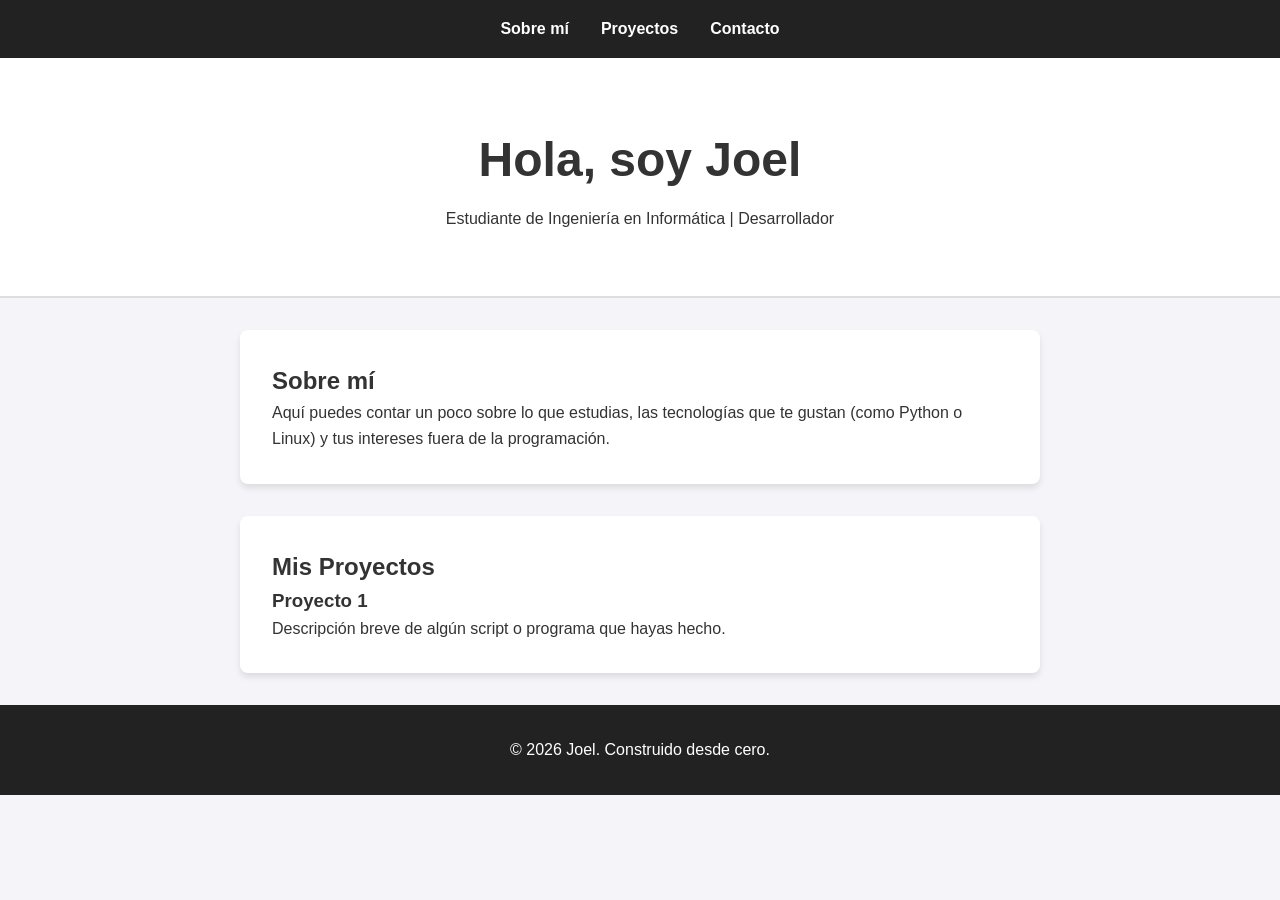
==== index.html @ 4d6e6968 "Creo estructura base del proyecto" ====
<!DOCTYPE html>
<html lang="es">
<head>
    <meta charset="UTF-8">
    <meta name="viewport" content="width=device-width, initial-scale=1.0">
    <title>Joel | Inicio</title>
    <link rel="stylesheet" href="css/style.css">
</head>
<body>

    <header>
        <nav>
            <ul>
                <li><a href="#sobre-mi">Sobre mí</a></li>
                <li><a href="#proyectos">Proyectos</a></li>
                <li><a href="#contacto">Contacto</a></li>
            </ul>
        </nav>
        <div class="hero">
            <h1>Hola, soy Joel</h1>
            <p>Estudiante de Ingeniería en Informática | Desarrollador</p>
        </div>
    </header>

    <section id="sobre-mi">
        <h2>Sobre mí</h2>
        <p>Aquí puedes contar un poco sobre lo que estudias, las tecnologías que te gustan (como Python o Linux) y tus intereses fuera de la programación.</p>
    </section>

    <section id="proyectos">
        <h2>Mis Proyectos</h2>
        <div class="proyecto-card">
            <h3>Proyecto 1</h3>
            <p>Descripción breve de algún script o programa que hayas hecho.</p>
        </div>
    </section>

    <footer>
        <p>&copy; 2026 Joel. Construido desde cero.</p>
    </footer>

</body>
</html>
---- css/style.css ----
/* Reseteo básico para que se vea igual en todos los navegadores */
* {
    margin: 0;
    padding: 0;
    box-sizing: border-box;
}

body {
    font-family: -apple-system, BlinkMacSystemFont, "Segoe UI", Roboto, Helvetica, Arial, sans-serif;
    line-height: 1.6;
    color: #333;
    background-color: #f4f4f9;
}

/* Estilos del menú de navegación */
nav {
    background-color: #222;
    padding: 1rem;
}

nav ul {
    list-style: none;
    display: flex;
    justify-content: center;
    gap: 2rem;
}

nav a {
    color: white;
    text-decoration: none;
    font-weight: bold;
}

nav a:hover {
    color: #4CAF50;
}

/* Estilos de la sección principal (Hero) */
.hero {
    text-align: center;
    padding: 4rem 2rem;
    background-color: #fff;
    border-bottom: 2px solid #ddd;
}

.hero h1 {
    font-size: 3rem;
    margin-bottom: 0.5rem;
}

/* Estilos de las secciones generales */
section {
    max-width: 800px;
    margin: 2rem auto;
    padding: 2rem;
    background: white;
    border-radius: 8px;
    box-shadow: 0 4px 6px rgba(0,0,0,0.1);
}

footer {
    text-align: center;
    padding: 2rem;
    margin-top: 2rem;
    background-color: #222;
    color: white;
}
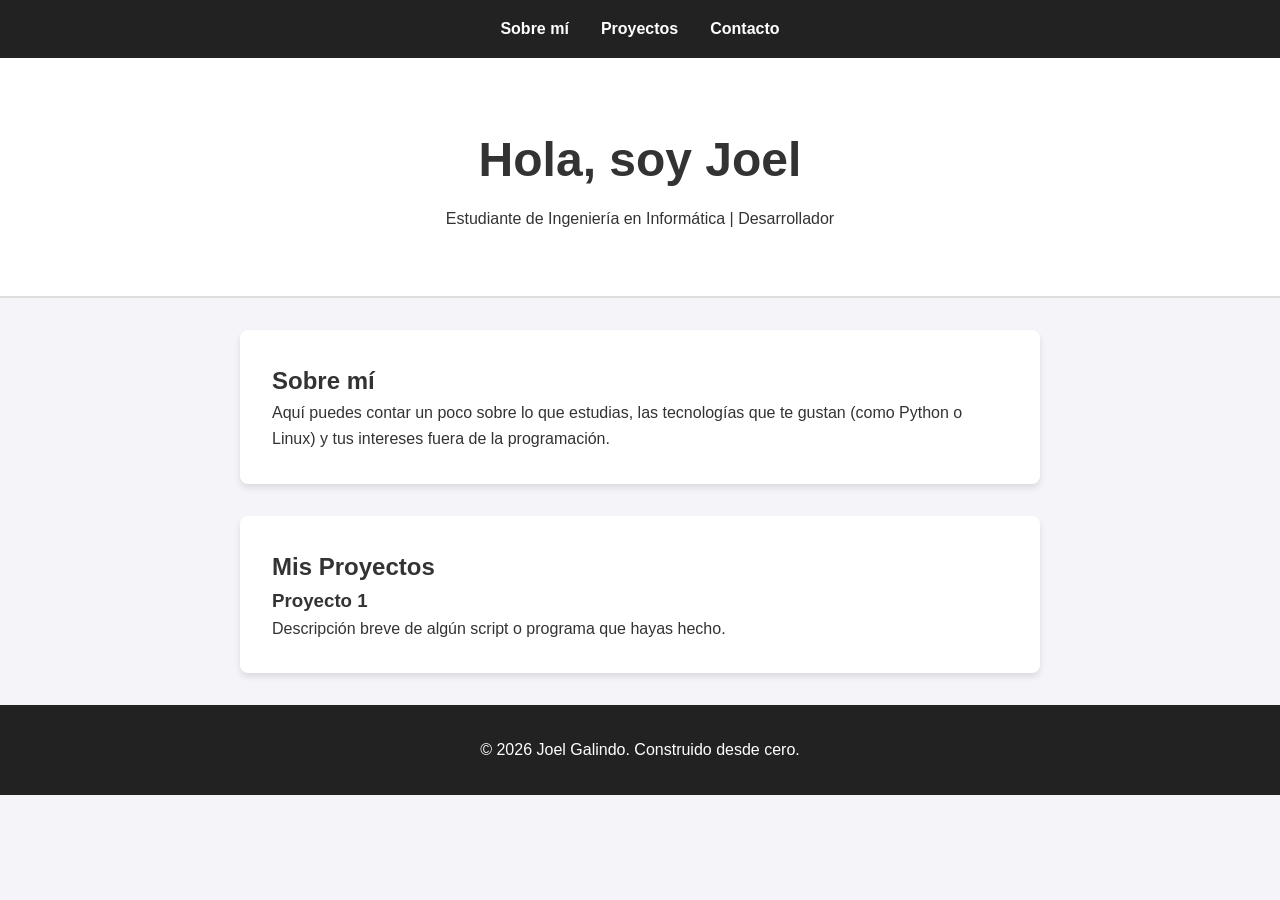
==== commit 18fb1441: "Agrego espacio para forzar nuevo despliegue de la pagina" ====
--- a/index.html
+++ b/index.html
@@ -36,7 +36,7 @@
     </section>
 
     <footer>
-        <p>&copy; 2026 Joel. Construido desde cero.</p>
+        <p>&copy; 2026 Joel Galindo. Construido desde cero.</p>
     </footer>
 
 </body>
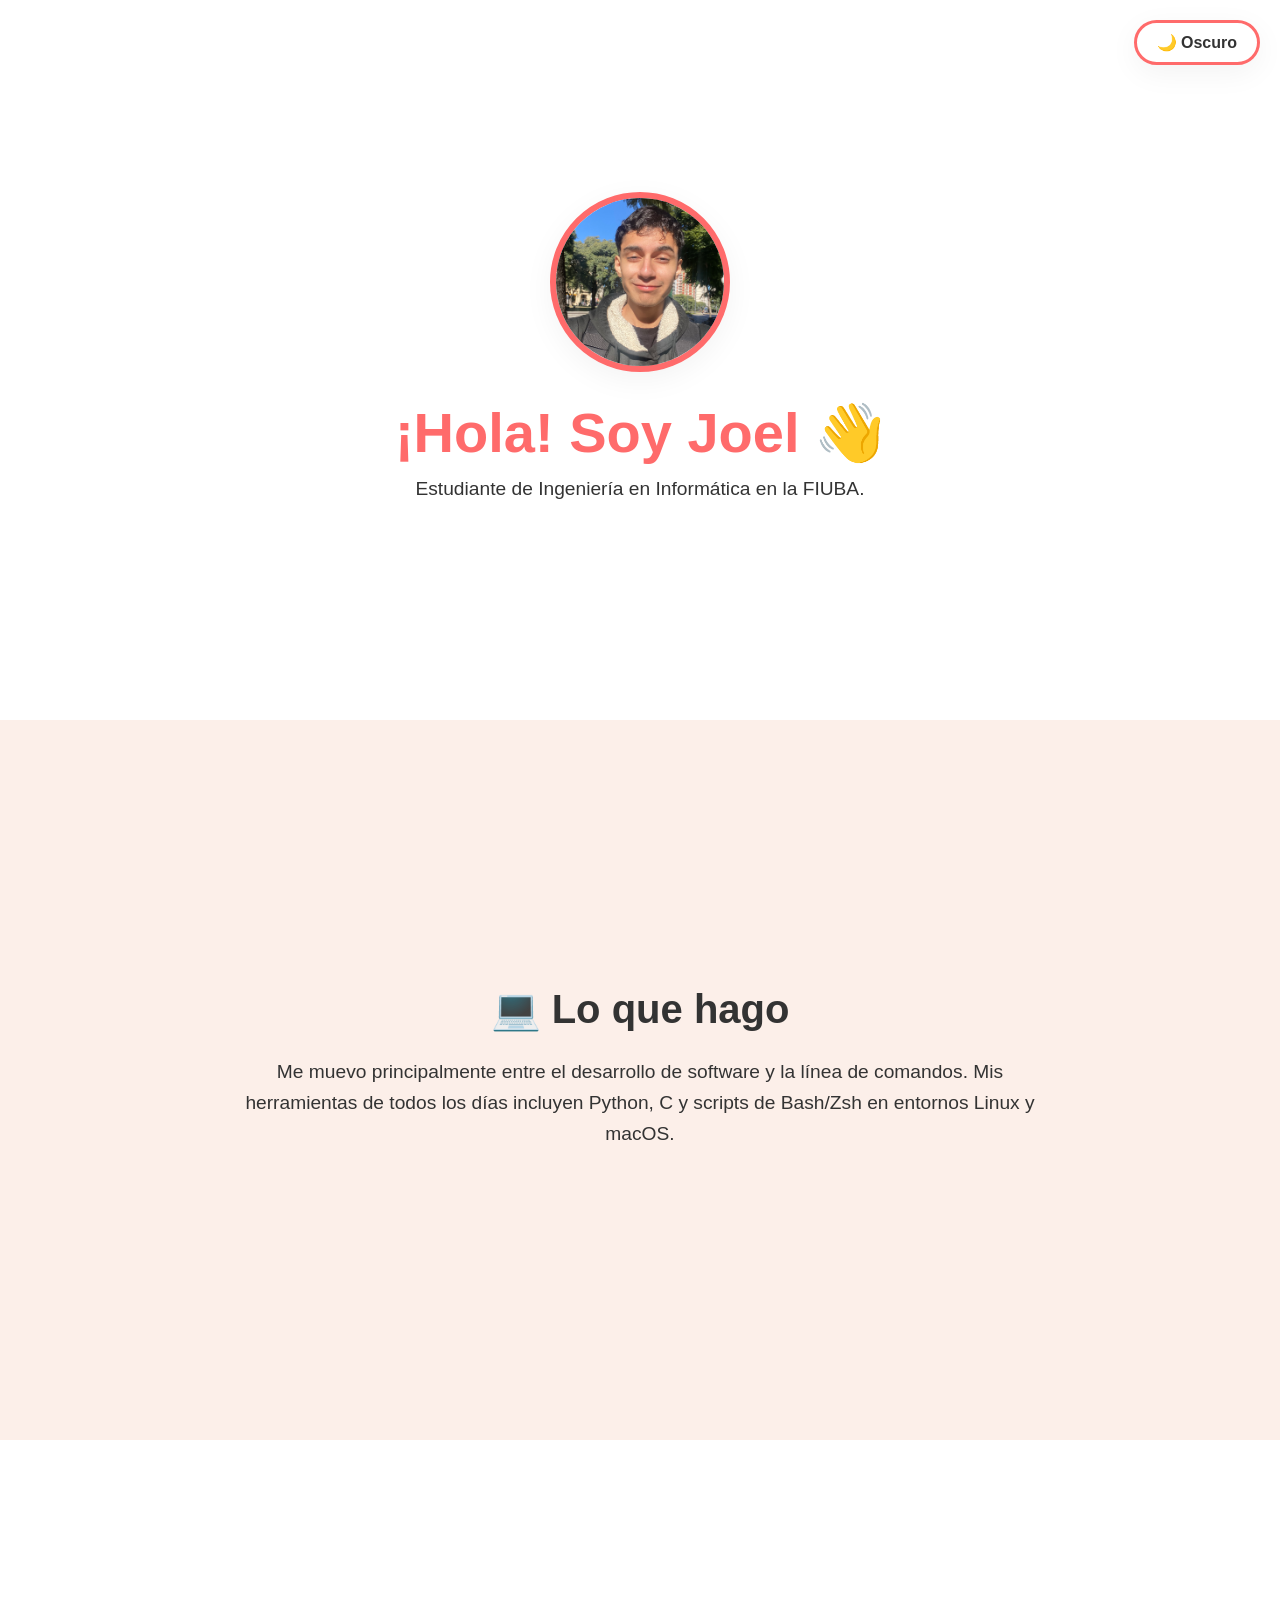
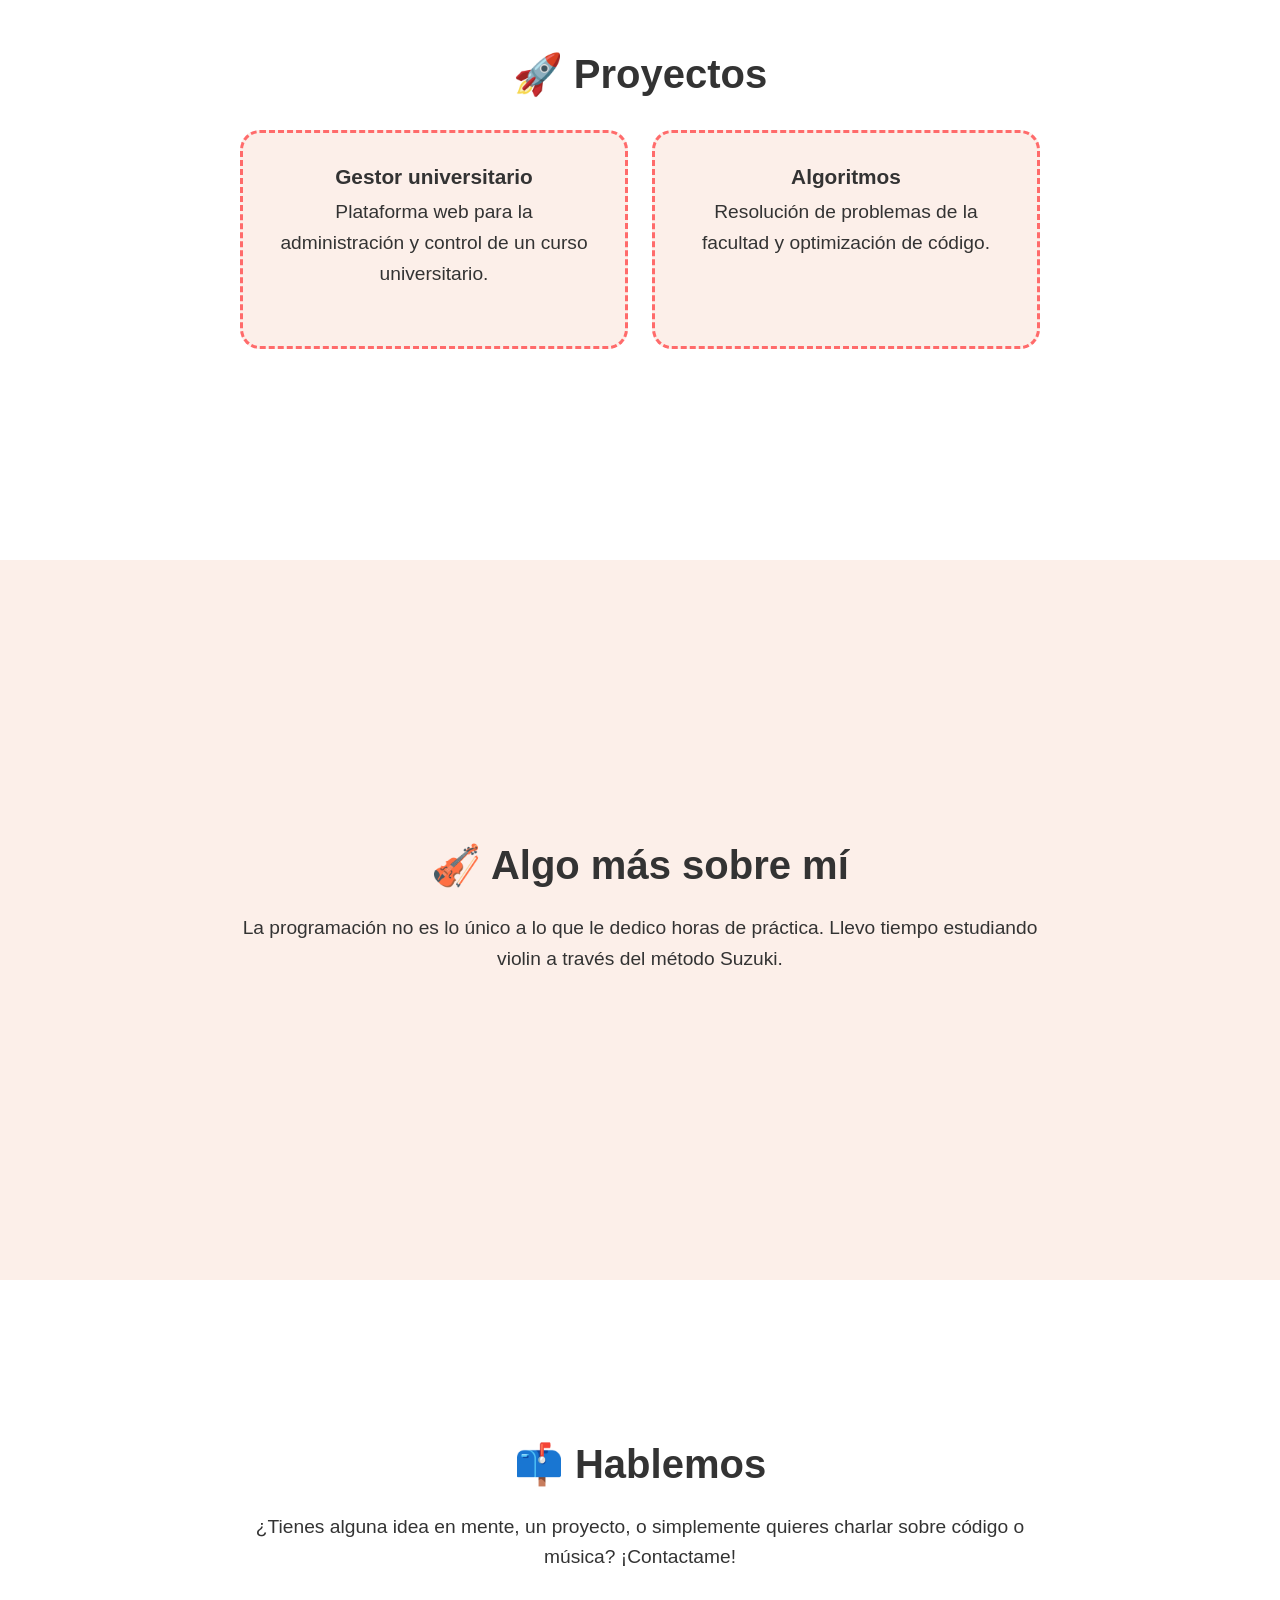
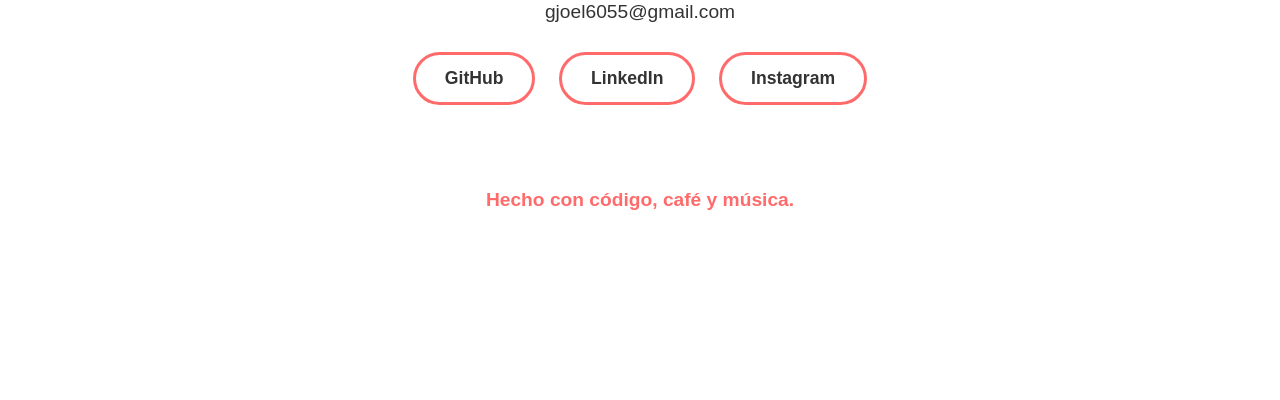
==== commit 9ece7b60: "Nueva propuesta de estilo y estructura de la pagina web" ====
--- a/index.html
+++ b/index.html
@@ -3,41 +3,68 @@
 <head>
     <meta charset="UTF-8">
     <meta name="viewport" content="width=device-width, initial-scale=1.0">
-    <title>Joel | Inicio</title>
+    <title>Joel | Portfolio Interactivo</title>
     <link rel="stylesheet" href="css/style.css">
 </head>
 <body>
 
-    <header>
-        <nav>
-            <ul>
-                <li><a href="#sobre-mi">Sobre mí</a></li>
-                <li><a href="#proyectos">Proyectos</a></li>
-                <li><a href="#contacto">Contacto</a></li>
-            </ul>
-        </nav>
-        <div class="hero">
-            <h1>Hola, soy Joel</h1>
-            <p>Estudiante de Ingeniería en Informática | Desarrollador</p>
-        </div>
-    </header>
+    <button id="theme-toggle" class="theme-btn">🌙 Oscuro</button>
 
-    <section id="sobre-mi">
-        <h2>Sobre mí</h2>
-        <p>Aquí puedes contar un poco sobre lo que estudias, las tecnologías que te gustan (como Python o Linux) y tus intereses fuera de la programación.</p>
-    </section>
-
-    <section id="proyectos">
-        <h2>Mis Proyectos</h2>
-        <div class="proyecto-card">
-            <h3>Proyecto 1</h3>
-            <p>Descripción breve de algún script o programa que hayas hecho.</p>
+    <section class="full-section hero">
+        <div class="content-wrapper">
+            <img src="assets/img/mi-foto.jpeg" alt="Foto de Joel" class="avatar">
+            <h1>¡Hola! Soy Joel 👋</h1>
+            <p>Estudiante de Ingeniería en Informática en la FIUBA.</p>
         </div>
     </section>
 
-    <footer>
-        <p>&copy; 2026 Joel Galindo. Construido desde cero.</p>
-    </footer>
+    <section class="full-section">
+        <div class="content-wrapper">
+            <h2>💻 Lo que hago</h2>
+            <p>Me muevo principalmente entre el desarrollo de software y la línea de comandos. Mis herramientas de todos los días incluyen Python, C y scripts de Bash/Zsh en entornos Linux y macOS.</p>
+        </div>
+    </section>
 
+    <section class="full-section">
+        <div class="content-wrapper">
+            <h2>🚀 Proyectos</h2>
+            <div class="projects-grid">
+                <div class="project-item">
+                    <h3>Gestor universitario</h3>
+                    <p>Plataforma web para la administración y control de un curso universitario.</p>
+                </div>
+                <div class="project-item">
+                    <h3>Algoritmos</h3>
+                    <p>Resolución de problemas de la facultad y optimización de código.</p>
+                </div>
+            </div>
+        </div>
+    </section>
+
+    <section class="full-section">
+        <div class="content-wrapper">
+            <h2>🎻 Algo más sobre mí</h2>
+            <p>La programación no es lo único a lo que le dedico horas de práctica. Llevo tiempo estudiando violin a través del método Suzuki.</p>
+        </div>
+    </section>
+
+    <section class="full-section contact-section">
+        <div class="content-wrapper">
+            <h2>📫 Hablemos</h2>
+            <p>¿Tienes alguna idea en mente, un proyecto, o simplemente quieres charlar sobre código o música? ¡Contactame!</p>
+            <p> gjoel6055@gmail.com </p>
+            <div class="social-links">
+                <a href="https://github.com/gjoel6055-wq" target="_blank" class="social-btn">GitHub</a>
+                <a href="https://linkedin.com/in/tu-perfil" target="_blank" class="social-btn">LinkedIn</a>
+                <a href="https://www.instagram.com/rodgal_215/" target="_blank" class="social-btn">Instagram</a>
+            </div>
+        </div>
+
+        <footer>
+            <p>Hecho con código, café y música.</p>
+        </footer>
+    </section>
+
+    <script src="js/main.js"></script>
 </body>
 </html>
--- a/css/style.css
+++ b/css/style.css
@@ -1,67 +1,174 @@
-/* Reseteo básico para que se vea igual en todos los navegadores */
+/* --- Variables para fondos alternados (Tema Claro) --- */
+:root {
+    --bg-1: #fcefe9; /* Fondo pastel suave */
+    --bg-2: #ffffff; /* Fondo blanco puro */
+    --text-color: #333333;
+    --accent: #ff6b6b;
+    --shadow: 0 8px 30px rgba(0,0,0,0.05);
+}
+
+/* --- Variables para el Tema Oscuro --- */
+[data-theme="dark"] {
+    --bg-1: #1a1a2e; /* Azul noche profundo */
+    --bg-2: #16213e; /* Azul noche ligeramente más oscuro/claro para contrastar */
+    --text-color: #e6e6e6;
+    --accent: #4facfe;
+    --shadow: 0 8px 30px rgba(0,0,0,0.3);
+}
+
 * {
     margin: 0;
     padding: 0;
     box-sizing: border-box;
+    transition: background-color 0.4s ease, color 0.4s ease, border-color 0.4s ease;
 }
 
 body {
-    font-family: -apple-system, BlinkMacSystemFont, "Segoe UI", Roboto, Helvetica, Arial, sans-serif;
-    line-height: 1.6;
-    color: #333;
-    background-color: #f4f4f9;
+    font-family: ui-rounded, 'Hiragino Maru Gothic ProN', Quicksand, sans-serif;
+    color: var(--text-color);
+    /* Quitamos el display flex y los padding del body para que las franjas toquen los bordes */
+    overflow-x: hidden;
 }
 
-/* Estilos del menú de navegación */
-nav {
-    background-color: #222;
-    padding: 1rem;
+/* --- Botón flotante de modo oscuro --- */
+.theme-btn {
+    position: fixed;
+    top: 20px;
+    right: 20px;
+    background-color: var(--bg-2);
+    color: var(--text-color);
+    border: 3px solid var(--accent);
+    padding: 10px 20px;
+    border-radius: 50px;
+    font-weight: bold;
+    font-size: 1rem;
+    cursor: pointer;
+    box-shadow: var(--shadow);
+    transition: transform 0.2s cubic-bezier(0.175, 0.885, 0.32, 1.275);
+    z-index: 1000;
 }
 
-nav ul {
-    list-style: none;
+.theme-btn:hover {
+    transform: scale(1.1) rotate(-3deg);
+}
+
+/* --- Estructura de Secciones a Pantalla Completa --- */
+.full-section {
+    width: 100vw;
+    /* Cada sección ocupa al menos casi toda la pantalla verticalmente */
+    min-height: 80vh;
+    display: flex;
+    flex-direction: column;
+    justify-content: center;
+    align-items: center;
+    padding: 6rem 2rem;
+}
+
+/* Aquí está la magia: intercala los fondos de las secciones automáticamente */
+.full-section:nth-child(odd) {
+    background-color: var(--bg-1);
+}
+
+.full-section:nth-child(even) {
+    background-color: var(--bg-2);
+}
+
+/* Contenedor interno para que el texto no se haga gigante en monitores anchos */
+.content-wrapper {
+    max-width: 800px;
+    width: 100%;
+    text-align: center;
+}
+
+/* --- Tipografía y Elementos Visuales --- */
+h1 {
+    font-size: 3.5rem;
+    margin-bottom: 0.5rem;
+    color: var(--accent);
+}
+
+h2 {
+    font-size: 2.5rem;
+    margin-bottom: 1.5rem;
+    color: var(--text-color);
+}
+
+p {
+    font-size: 1.2rem;
+    line-height: 1.6;
+    margin-bottom: 1.5rem;
+}
+
+.avatar {
+    width: 180px;
+    height: 180px;
+    border-radius: 50%;
+    object-fit: cover;
+    border: 6px solid var(--accent);
+    box-shadow: var(--shadow);
+    margin-bottom: 1.5rem;
+}
+
+/* --- Grilla para proyectos --- */
+.projects-grid {
+    display: grid;
+    grid-template-columns: 1fr 1fr;
+    gap: 1.5rem;
+    margin-top: 2rem;
+}
+
+.project-item {
+    background-color: var(--bg-1); /* Contraste con el bg-2 de la sección */
+    padding: 2rem;
+    border-radius: 20px;
+    border: 3px dashed var(--accent);
+    transition: transform 0.3s cubic-bezier(0.175, 0.885, 0.32, 1.275);
+}
+
+.project-item:hover {
+    transform: translateY(-8px);
+}
+
+.project-item h3 {
+    margin-bottom: 0.5rem;
+    font-size: 1.3rem;
+}
+
+/* --- Sección de Contacto --- */
+.contact-section {
+    position: relative;
+}
+
+.social-links {
     display: flex;
     justify-content: center;
-    gap: 2rem;
+    gap: 1.5rem;
+    flex-wrap: wrap;
+    margin-top: 1rem;
 }
 
-nav a {
-    color: white;
+.social-btn {
     text-decoration: none;
+    color: var(--text-color);
+    background-color: transparent;
+    padding: 0.8rem 1.8rem;
+    border-radius: 50px;
     font-weight: bold;
+    font-size: 1.1rem;
+    border: 3px solid var(--accent);
+    transition: transform 0.2s cubic-bezier(0.175, 0.885, 0.32, 1.275), background-color 0.3s, color 0.3s;
 }
 
-nav a:hover {
-    color: #4CAF50;
+.social-btn:hover {
+    transform: scale(1.1) rotate(3deg);
+    background-color: var(--accent);
+    color: var(--bg-1);
 }
 
-/* Estilos de la sección principal (Hero) */
-.hero {
-    text-align: center;
-    padding: 4rem 2rem;
-    background-color: #fff;
-    border-bottom: 2px solid #ddd;
-}
-
-.hero h1 {
-    font-size: 3rem;
-    margin-bottom: 0.5rem;
-}
-
-/* Estilos de las secciones generales */
-section {
-    max-width: 800px;
-    margin: 2rem auto;
-    padding: 2rem;
-    background: white;
-    border-radius: 8px;
-    box-shadow: 0 4px 6px rgba(0,0,0,0.1);
-}
-
+/* --- Pie de página --- */
 footer {
-    text-align: center;
-    padding: 2rem;
-    margin-top: 2rem;
-    background-color: #222;
-    color: white;
+    margin-top: 5rem;
+    font-weight: bold;
+    font-size: 1.1rem;
+    color: var(--accent);
 }
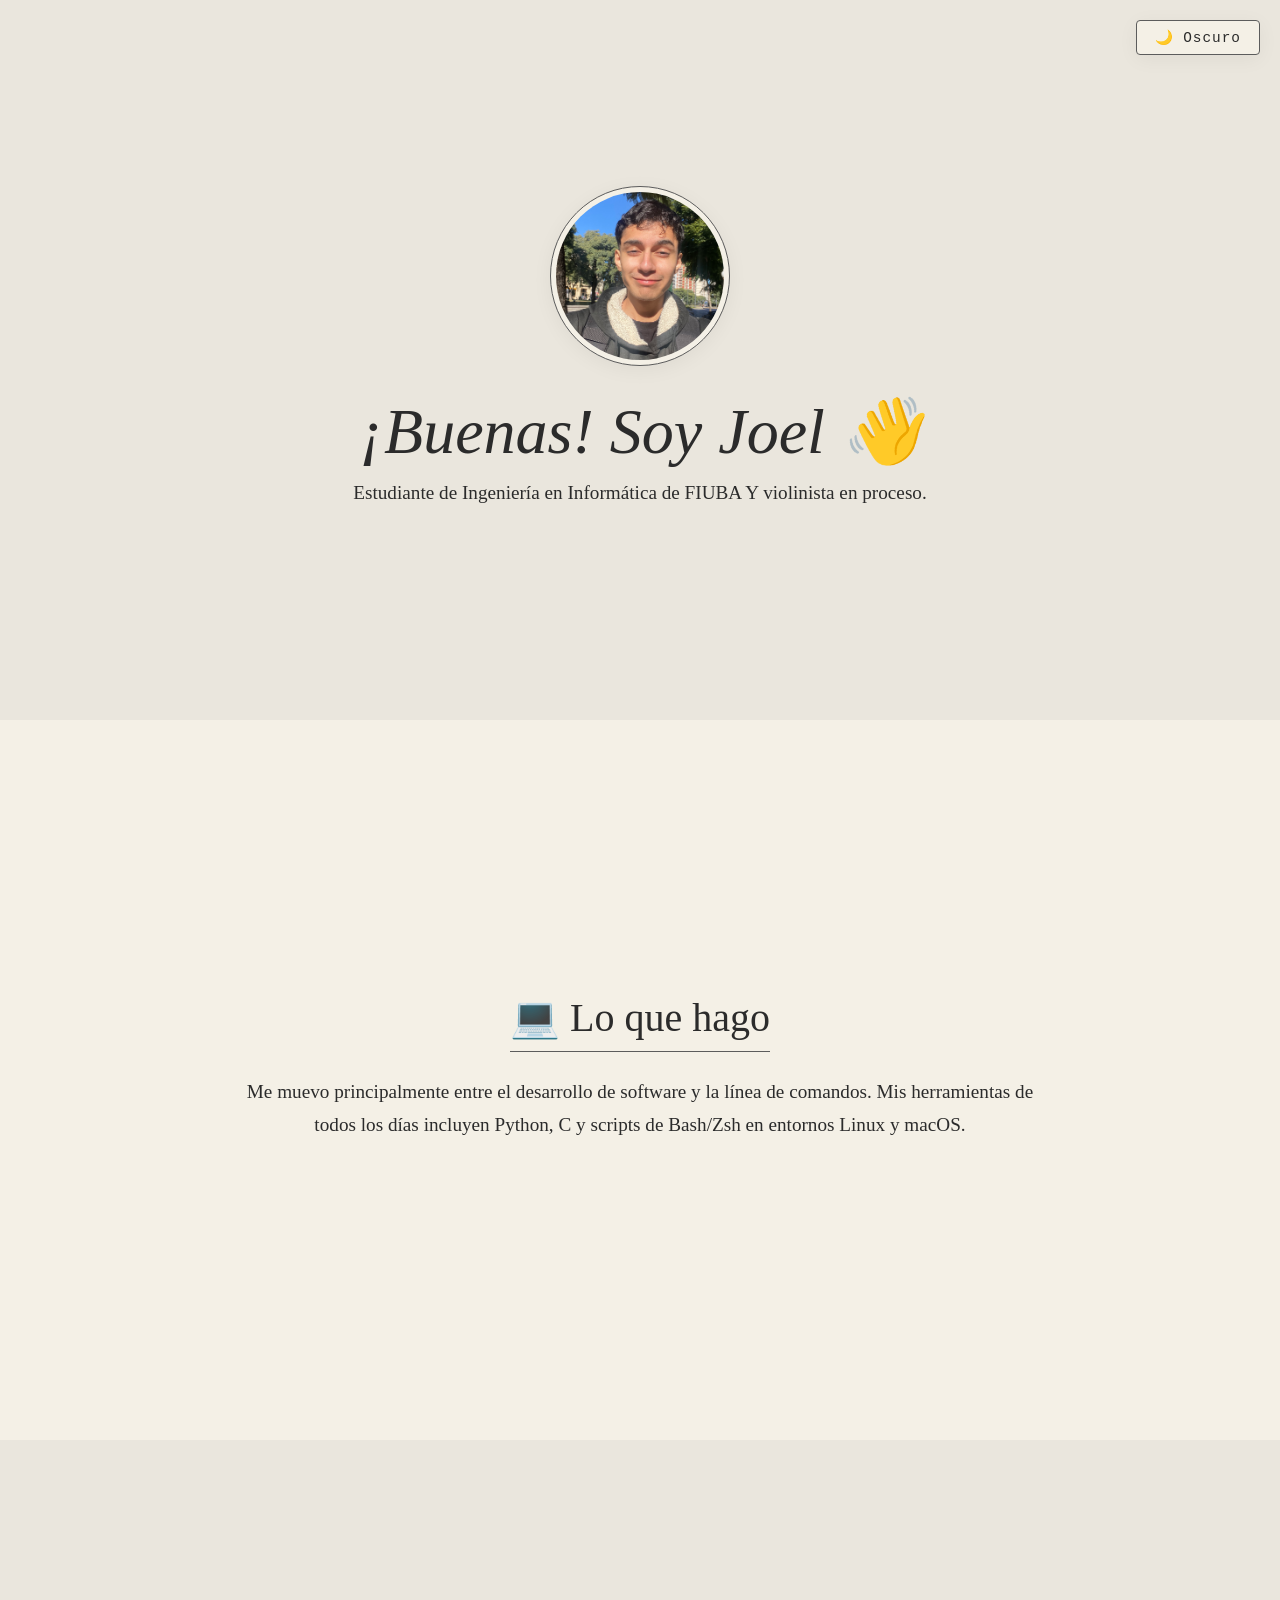
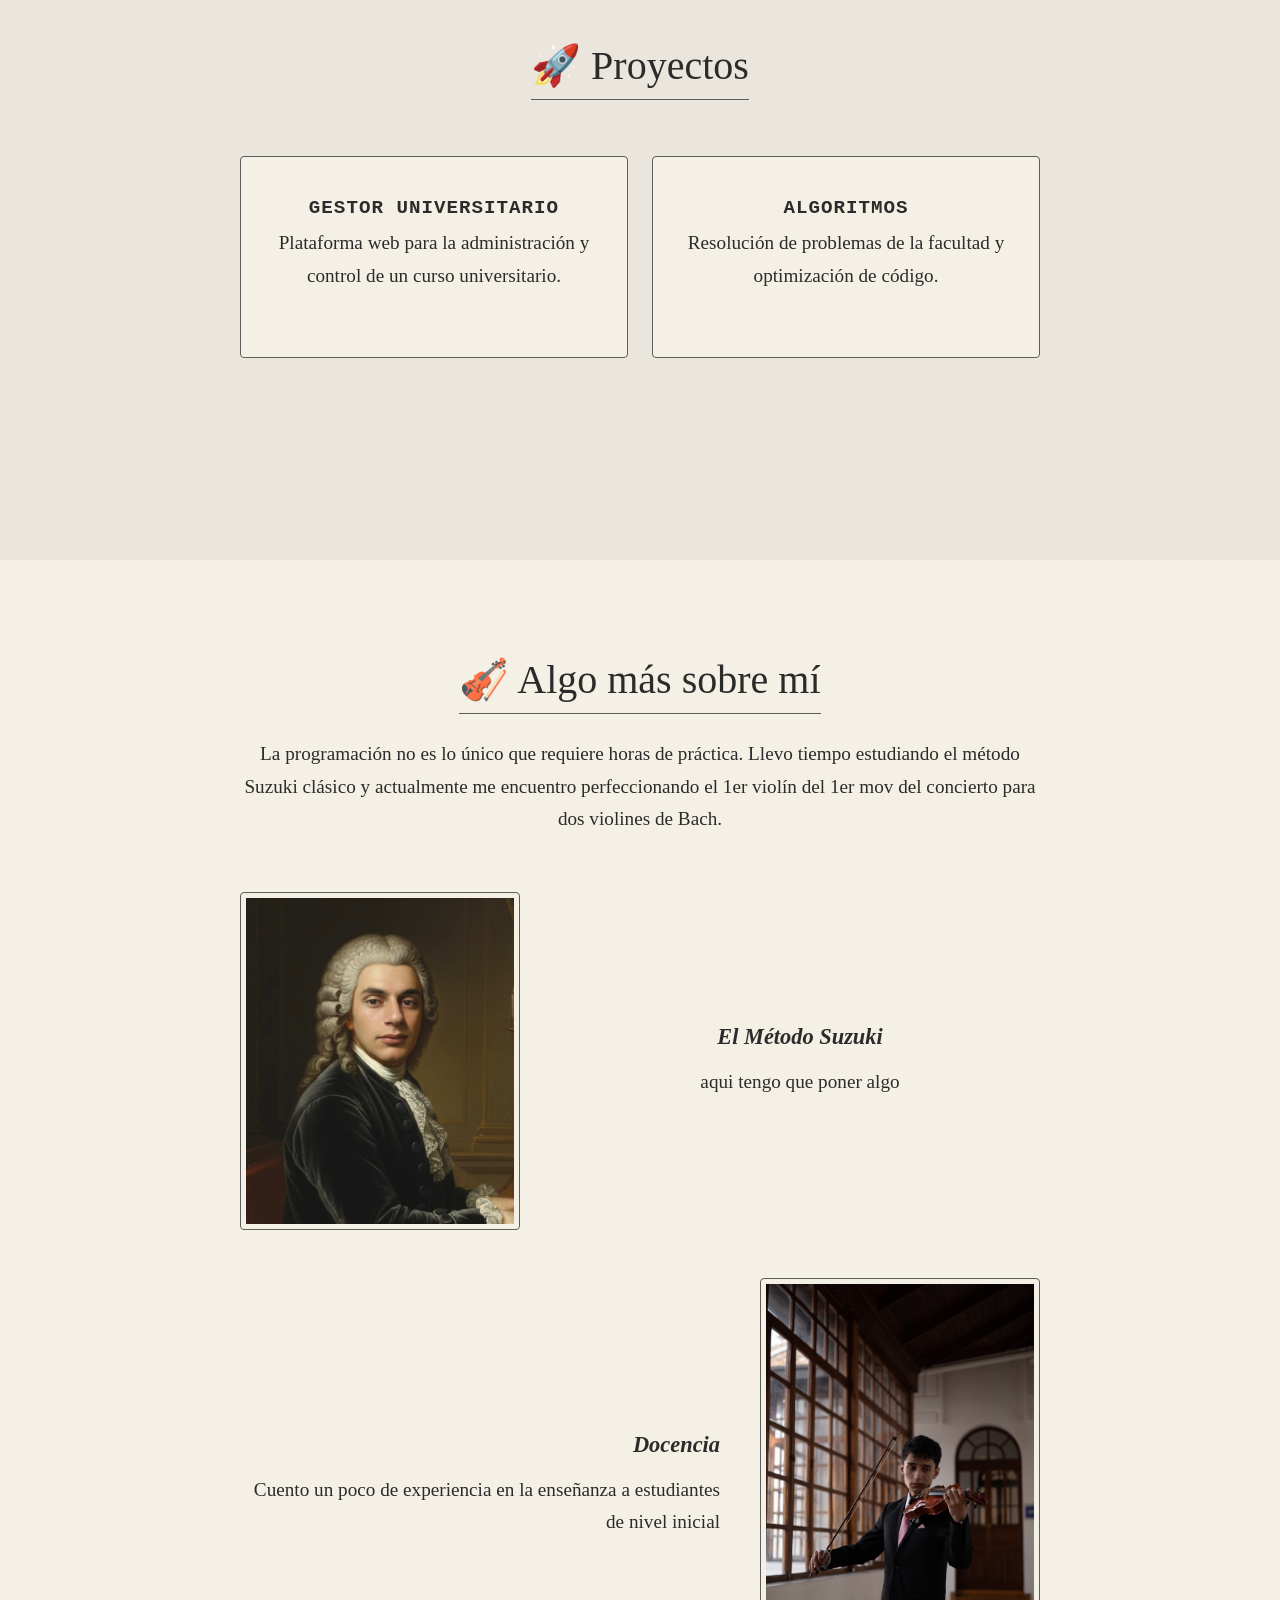
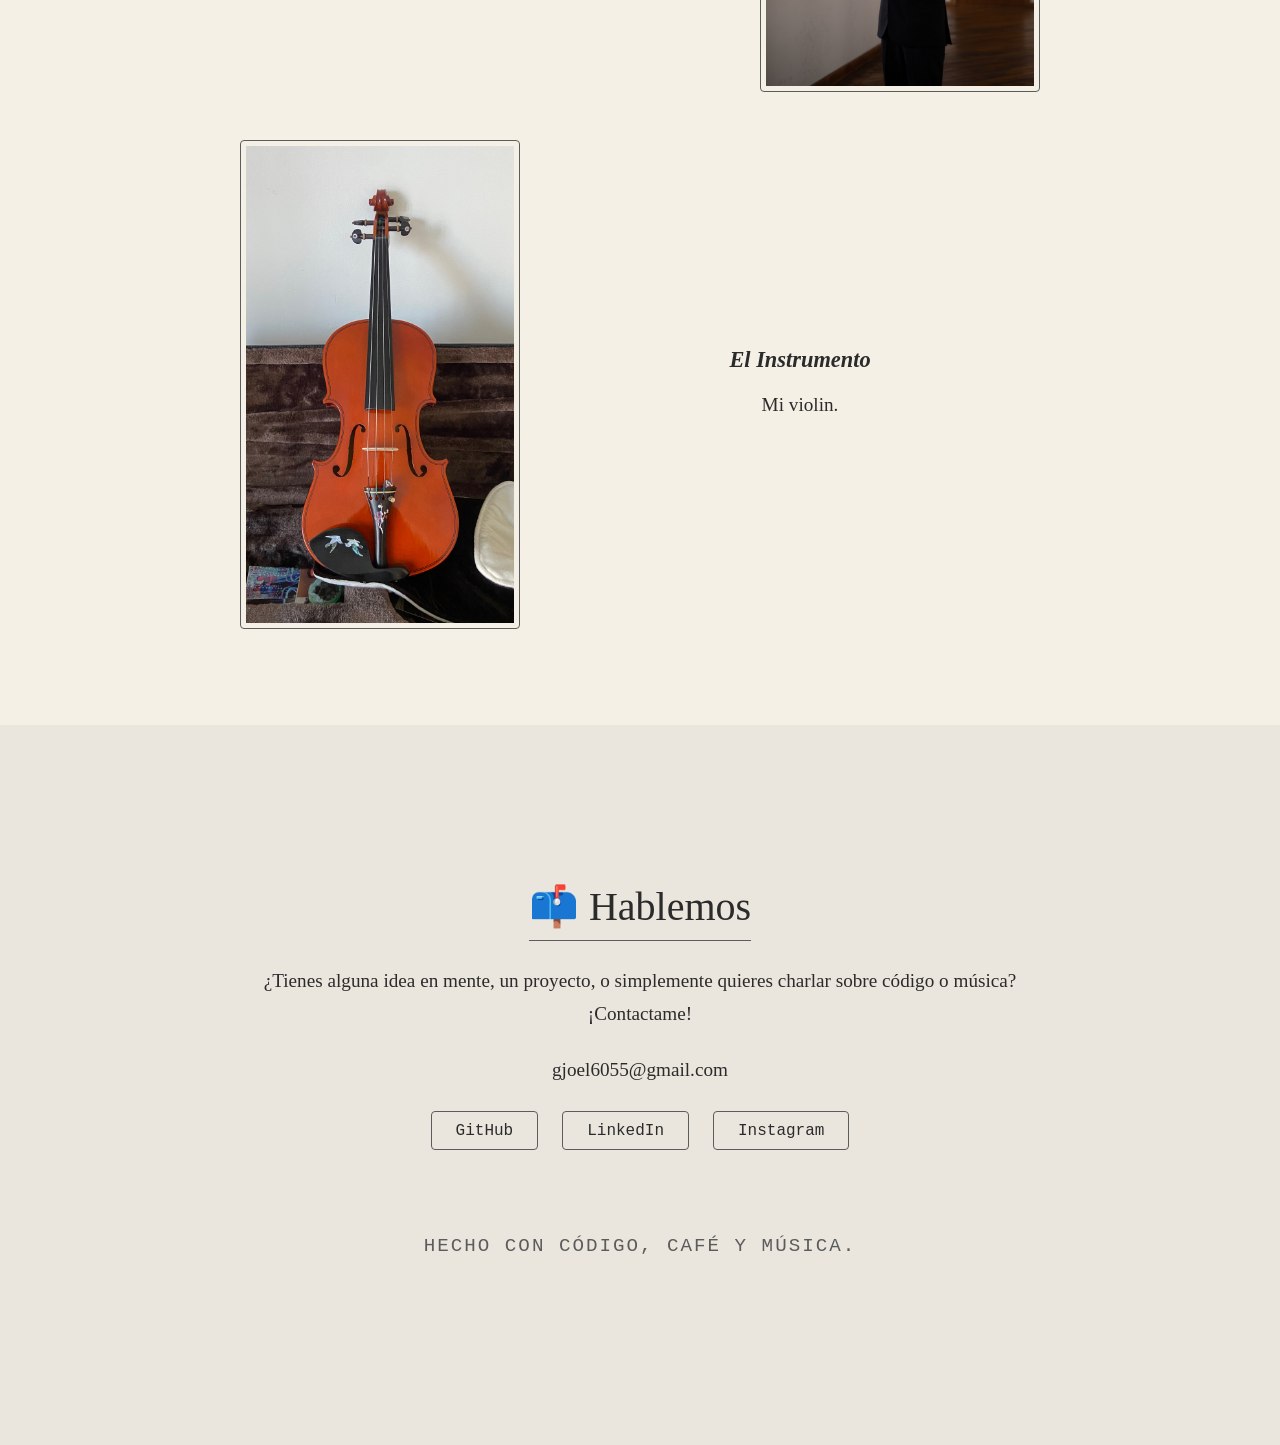
==== commit 80df9a88: "Agrego fotos de musica y cambio estilo de la pagina" ====
--- a/index.html
+++ b/index.html
@@ -3,7 +3,7 @@
 <head>
     <meta charset="UTF-8">
     <meta name="viewport" content="width=device-width, initial-scale=1.0">
-    <title>Joel | Portfolio Interactivo</title>
+    <title>Joel | Portafolio Interactivo</title>
     <link rel="stylesheet" href="css/style.css">
 </head>
 <body>
@@ -13,8 +13,8 @@
     <section class="full-section hero">
         <div class="content-wrapper">
             <img src="assets/img/mi-foto.jpeg" alt="Foto de Joel" class="avatar">
-            <h1>¡Hola! Soy Joel 👋</h1>
-            <p>Estudiante de Ingeniería en Informática en la FIUBA.</p>
+            <h1>¡Buenas! Soy Joel 👋</h1>
+            <p>Estudiante de Ingeniería en Informática de FIUBA Y violinista en proceso.</p>
         </div>
     </section>
 
@@ -44,7 +44,35 @@
     <section class="full-section">
         <div class="content-wrapper">
             <h2>🎻 Algo más sobre mí</h2>
-            <p>La programación no es lo único a lo que le dedico horas de práctica. Llevo tiempo estudiando violin a través del método Suzuki.</p>
+            <p>La programación no es lo único que requiere horas de práctica. Llevo tiempo estudiando el método Suzuki clásico y actualmente me encuentro perfeccionando el 1er violín del 1er mov del concierto para dos violines de Bach.</p>
+
+            <div class="music-gallery">
+
+                <article class="music-card">
+                    <img src="assets/img/joel-barroco.jpeg" alt="Práctica de violín" class="music-photo">
+                    <div class="music-info">
+                        <h3>El Método Suzuki</h3>
+                        <p>aqui tengo que poner algo </p>
+                    </div>
+                </article>
+
+                <article class="music-card">
+                    <img src="assets/img/joel-tocando.jpeg" alt="Partitura de Bach" class="music-photo">
+                    <div class="music-info">
+                        <h3>Docencia</h3>
+                        <p>Cuento un poco de experiencia en la enseñanza a estudiantes de nivel inicial</p>
+                    </div>
+                </article>
+
+                <article class="music-card">
+                    <img src="assets/img/violin-joel.jpeg" alt="Detalle del instrumento" class="music-photo">
+                    <div class="music-info">
+                        <h3>El Instrumento</h3>
+                        <p>Mi violin.</p>
+                    </div>
+                </article>
+
+            </div>
         </div>
     </section>
 
--- a/css/style.css
+++ b/css/style.css
@@ -1,32 +1,32 @@
-/* --- Variables para fondos alternados (Tema Claro) --- */
+/* --- Variables para el Tema Claro (Pergamino y Tinta) --- */
 :root {
-    --bg-1: #fcefe9; /* Fondo pastel suave */
-    --bg-2: #ffffff; /* Fondo blanco puro */
-    --text-color: #333333;
-    --accent: #ff6b6b;
-    --shadow: 0 8px 30px rgba(0,0,0,0.05);
-}
-
-/* --- Variables para el Tema Oscuro --- */
+    --bg-1: #f4f0e6; /* Blanco pergamino / papel antiguo */
+    --bg-2: #eae6dd; /* Pergamino ligeramente más oscuro */
+    --text-color: #2b2b2b; /* Gris carbón casi negro (tinta) */
+    --accent: #5c5c5c; /* Gris poético plomizo */
+    --shadow: 0 4px 20px rgba(0, 0, 0, 0.05);
+}
+
+/* --- Variables para el Tema Oscuro (Noche de Insomnio) --- */
 [data-theme="dark"] {
-    --bg-1: #1a1a2e; /* Azul noche profundo */
-    --bg-2: #16213e; /* Azul noche ligeramente más oscuro/claro para contrastar */
-    --text-color: #e6e6e6;
-    --accent: #4facfe;
-    --shadow: 0 8px 30px rgba(0,0,0,0.3);
+    --bg-1: #1c1c1c; /* Negro desteñido / textura de pizarra */
+    --bg-2: #262626; /* Gris muy oscuro para contrastar */
+    --text-color: #dcdcdc; /* Blanco ceniza, no lastima la vista */
+    --accent: #9ca3af; /* Plata avejentada */
+    --shadow: 0 4px 20px rgba(0, 0, 0, 0.5);
 }
 
 * {
     margin: 0;
     padding: 0;
     box-sizing: border-box;
-    transition: background-color 0.4s ease, color 0.4s ease, border-color 0.4s ease;
+    transition: background-color 0.6s ease, color 0.6s ease, border-color 0.6s ease, filter 0.6s ease;
 }
 
 body {
-    font-family: ui-rounded, 'Hiragino Maru Gothic ProN', Quicksand, sans-serif;
-    color: var(--text-color);
-    /* Quitamos el display flex y los padding del body para que las franjas toquen los bordes */
+    /* Fuentes clásicas Serif para dar aspecto de libro de poesía */
+    font-family: 'Baskerville', 'Palatino Linotype', 'Times New Roman', serif;
+    color: var(--text-color);
     overflow-x: hidden;
 }
 
@@ -35,27 +35,28 @@
     position: fixed;
     top: 20px;
     right: 20px;
-    background-color: var(--bg-2);
-    color: var(--text-color);
-    border: 3px solid var(--accent);
-    padding: 10px 20px;
-    border-radius: 50px;
-    font-weight: bold;
-    font-size: 1rem;
+    background-color: var(--bg-1);
+    color: var(--text-color);
+    border: 1px solid var(--accent); /* Borde fino y elegante */
+    padding: 8px 18px;
+    border-radius: 4px; /* Cuadrado como una tecla antigua */
+    font-family: 'Courier', 'Courier New', monospace; /* Fuente de máquina de escribir */
+    font-size: 0.9rem;
+    letter-spacing: 1px;
     cursor: pointer;
     box-shadow: var(--shadow);
-    transition: transform 0.2s cubic-bezier(0.175, 0.885, 0.32, 1.275);
+    transition: transform 0.3s ease, background-color 0.3s ease;
     z-index: 1000;
 }
 
 .theme-btn:hover {
-    transform: scale(1.1) rotate(-3deg);
+    transform: translateY(-2px); /* Movimiento sutil, sin rotaciones bruscas */
+    background-color: var(--bg-2);
 }
 
 /* --- Estructura de Secciones a Pantalla Completa --- */
 .full-section {
     width: 100vw;
-    /* Cada sección ocupa al menos casi toda la pantalla verticalmente */
     min-height: 80vh;
     display: flex;
     flex-direction: column;
@@ -64,7 +65,6 @@
     padding: 6rem 2rem;
 }
 
-/* Aquí está la magia: intercala los fondos de las secciones automáticamente */
 .full-section:nth-child(odd) {
     background-color: var(--bg-1);
 }
@@ -73,7 +73,6 @@
     background-color: var(--bg-2);
 }
 
-/* Contenedor interno para que el texto no se haga gigante en monitores anchos */
 .content-wrapper {
     max-width: 800px;
     width: 100%;
@@ -82,31 +81,39 @@
 
 /* --- Tipografía y Elementos Visuales --- */
 h1 {
-    font-size: 3.5rem;
+    font-size: 4rem;
     margin-bottom: 0.5rem;
-    color: var(--accent);
+    font-weight: normal;
+    font-style: italic; /* Toque literario */
 }
 
 h2 {
     font-size: 2.5rem;
     margin-bottom: 1.5rem;
-    color: var(--text-color);
+    font-weight: normal;
+    border-bottom: 1px solid var(--accent); /* Línea divisoria elegante */
+    padding-bottom: 10px;
+    display: inline-block;
 }
 
 p {
     font-size: 1.2rem;
-    line-height: 1.6;
+    line-height: 1.7;
     margin-bottom: 1.5rem;
 }
 
+/* Magia TTPD en las fotos: Filtro blanco y negro/sepia */
 .avatar {
     width: 180px;
     height: 180px;
     border-radius: 50%;
     object-fit: cover;
-    border: 6px solid var(--accent);
+    border: 1px solid var(--accent);
+    padding: 5px; /* Efecto de marco paspartú */
+    background-color: var(--bg-1);
     box-shadow: var(--shadow);
     margin-bottom: 1.5rem;
+
 }
 
 /* --- Grilla para proyectos --- */
@@ -118,20 +125,23 @@
 }
 
 .project-item {
-    background-color: var(--bg-1); /* Contraste con el bg-2 de la sección */
-    padding: 2rem;
-    border-radius: 20px;
-    border: 3px dashed var(--accent);
-    transition: transform 0.3s cubic-bezier(0.175, 0.885, 0.32, 1.275);
+    background-color: var(--bg-1);
+    padding: 2.5rem 1.5rem;
+    border-radius: 4px;
+    border: 1px solid var(--accent); /* Bordes rectos, minimalistas */
+    transition: transform 0.4s ease;
 }
 
 .project-item:hover {
-    transform: translateY(-8px);
+    transform: translateY(-5px); /* Elevación elegante */
 }
 
 .project-item h3 {
     margin-bottom: 0.5rem;
-    font-size: 1.3rem;
+    font-size: 1.2rem;
+    font-family: 'Courier', 'Courier New', monospace;
+    text-transform: uppercase;
+    letter-spacing: 1px;
 }
 
 /* --- Sección de Contacto --- */
@@ -151,24 +161,94 @@
     text-decoration: none;
     color: var(--text-color);
     background-color: transparent;
-    padding: 0.8rem 1.8rem;
-    border-radius: 50px;
-    font-weight: bold;
-    font-size: 1.1rem;
-    border: 3px solid var(--accent);
-    transition: transform 0.2s cubic-bezier(0.175, 0.885, 0.32, 1.275), background-color 0.3s, color 0.3s;
+    padding: 0.6rem 1.5rem;
+    border-radius: 4px;
+    font-family: 'Courier', 'Courier New', monospace;
+    font-size: 1rem;
+    border: 1px solid var(--accent);
+    transition: all 0.3s ease;
 }
 
 .social-btn:hover {
-    transform: scale(1.1) rotate(3deg);
-    background-color: var(--accent);
+    background-color: var(--text-color);
     color: var(--bg-1);
 }
 
 /* --- Pie de página --- */
 footer {
     margin-top: 5rem;
-    font-weight: bold;
-    font-size: 1.1rem;
+    font-family: 'Courier', 'Courier New', monospace;
+    font-size: 0.9rem;
     color: var(--accent);
+    text-transform: uppercase;
+    letter-spacing: 2px;
+}
+
+/* --- Galería de Música con Texto --- */
+.music-gallery {
+    display: flex;
+    flex-direction: column;
+    gap: 3rem; /* Más espacio para respirar */
+    margin-top: 3.5rem;
+}
+
+.music-card {
+    display: flex;
+    align-items: center;
+    gap: 2.5rem;
+    background-color: transparent; /* Sin fondo para que parezca texto sobre papel */
+    padding: 0;
+}
+
+.music-card:nth-child(even) {
+    flex-direction: row-reverse;
+    text-align: right;
+}
+
+.music-photo {
+    width: 40%;
+    max-width: 280px;
+    height: auto;
+    border-radius: 4px;
+    border: 1px solid var(--accent);
+    padding: 5px; /* Marco de foto antigua */
+    background-color: var(--bg-1);
+    flex-shrink: 0;
+
+}
+
+.music-info {
+    flex-grow: 1;
+}
+
+.music-info h3 {
+    color: var(--text-color);
+    margin-bottom: 1rem;
+    font-size: 1.4rem;
+    font-family: 'Baskerville', 'Palatino Linotype', serif;
+    font-style: italic;
+}
+
+.music-info p {
+    margin-bottom: 0;
+}
+
+/* --- Diseño Adaptable para Celulares (Mobile) --- */
+@media (max-width: 768px) {
+    .music-card, .music-card:nth-child(even) {
+        flex-direction: column;
+        text-align: center;
+        gap: 1.5rem;
+    }
+
+    .music-photo {
+        width: 100%;
+        height: auto;
+        /* Aseguramos que la foto del violín vertical no se recorte en móvil */
+        aspect-ratio: auto;
+    }
+
+    .projects-grid {
+        grid-template-columns: 1fr; /* Una sola columna en celulares */
+    }
 }
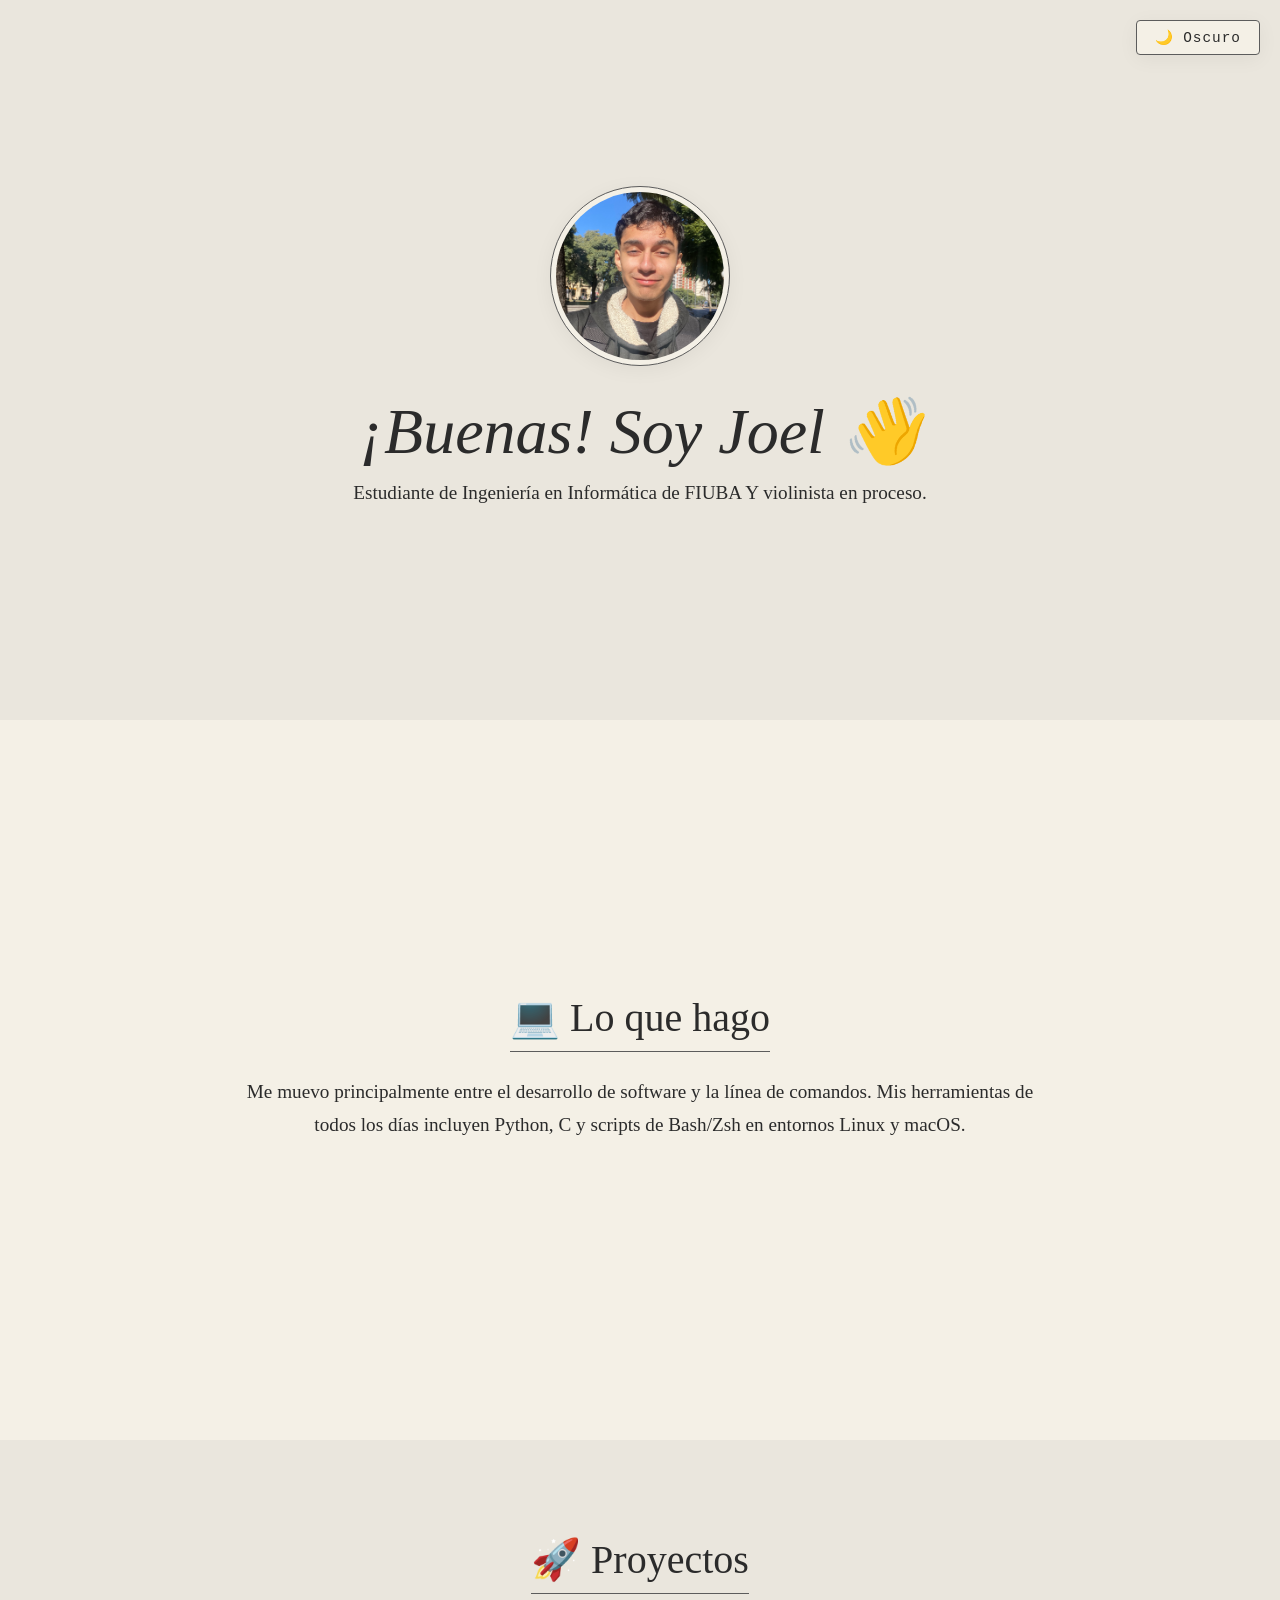
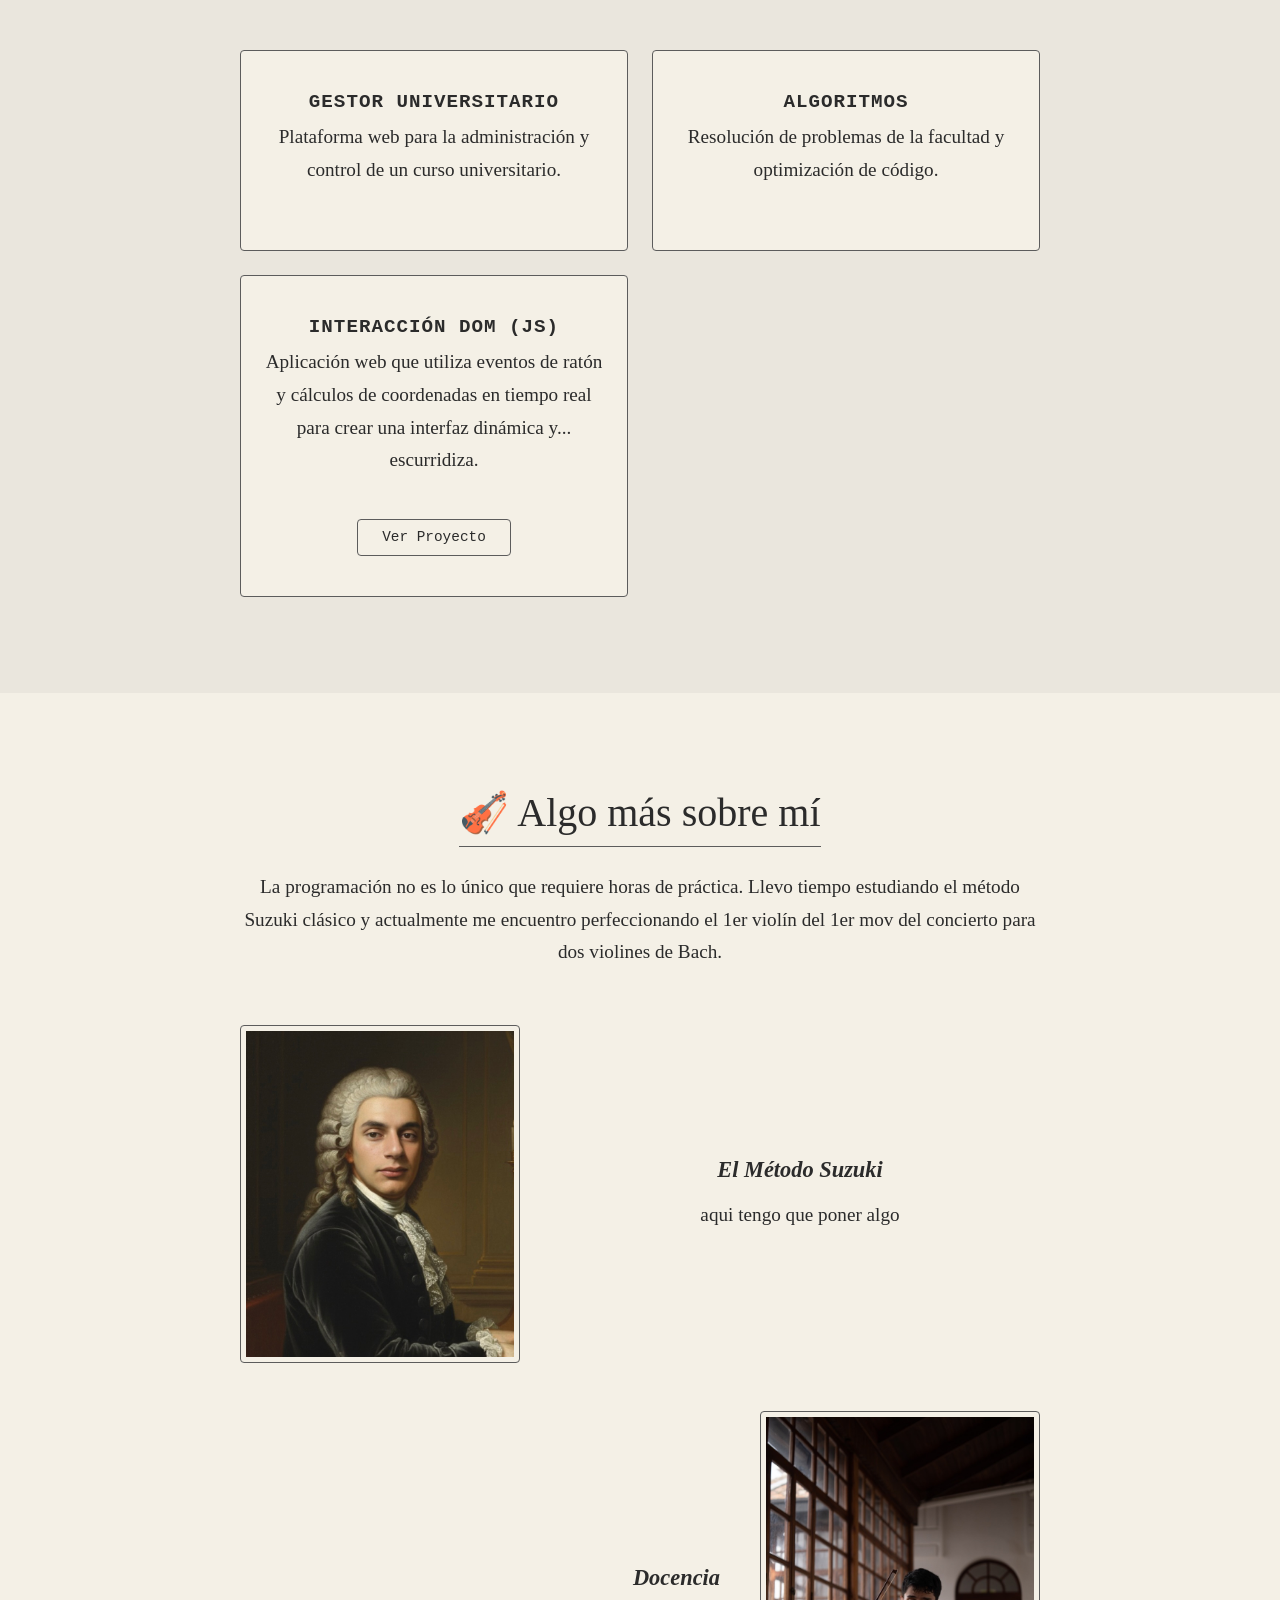
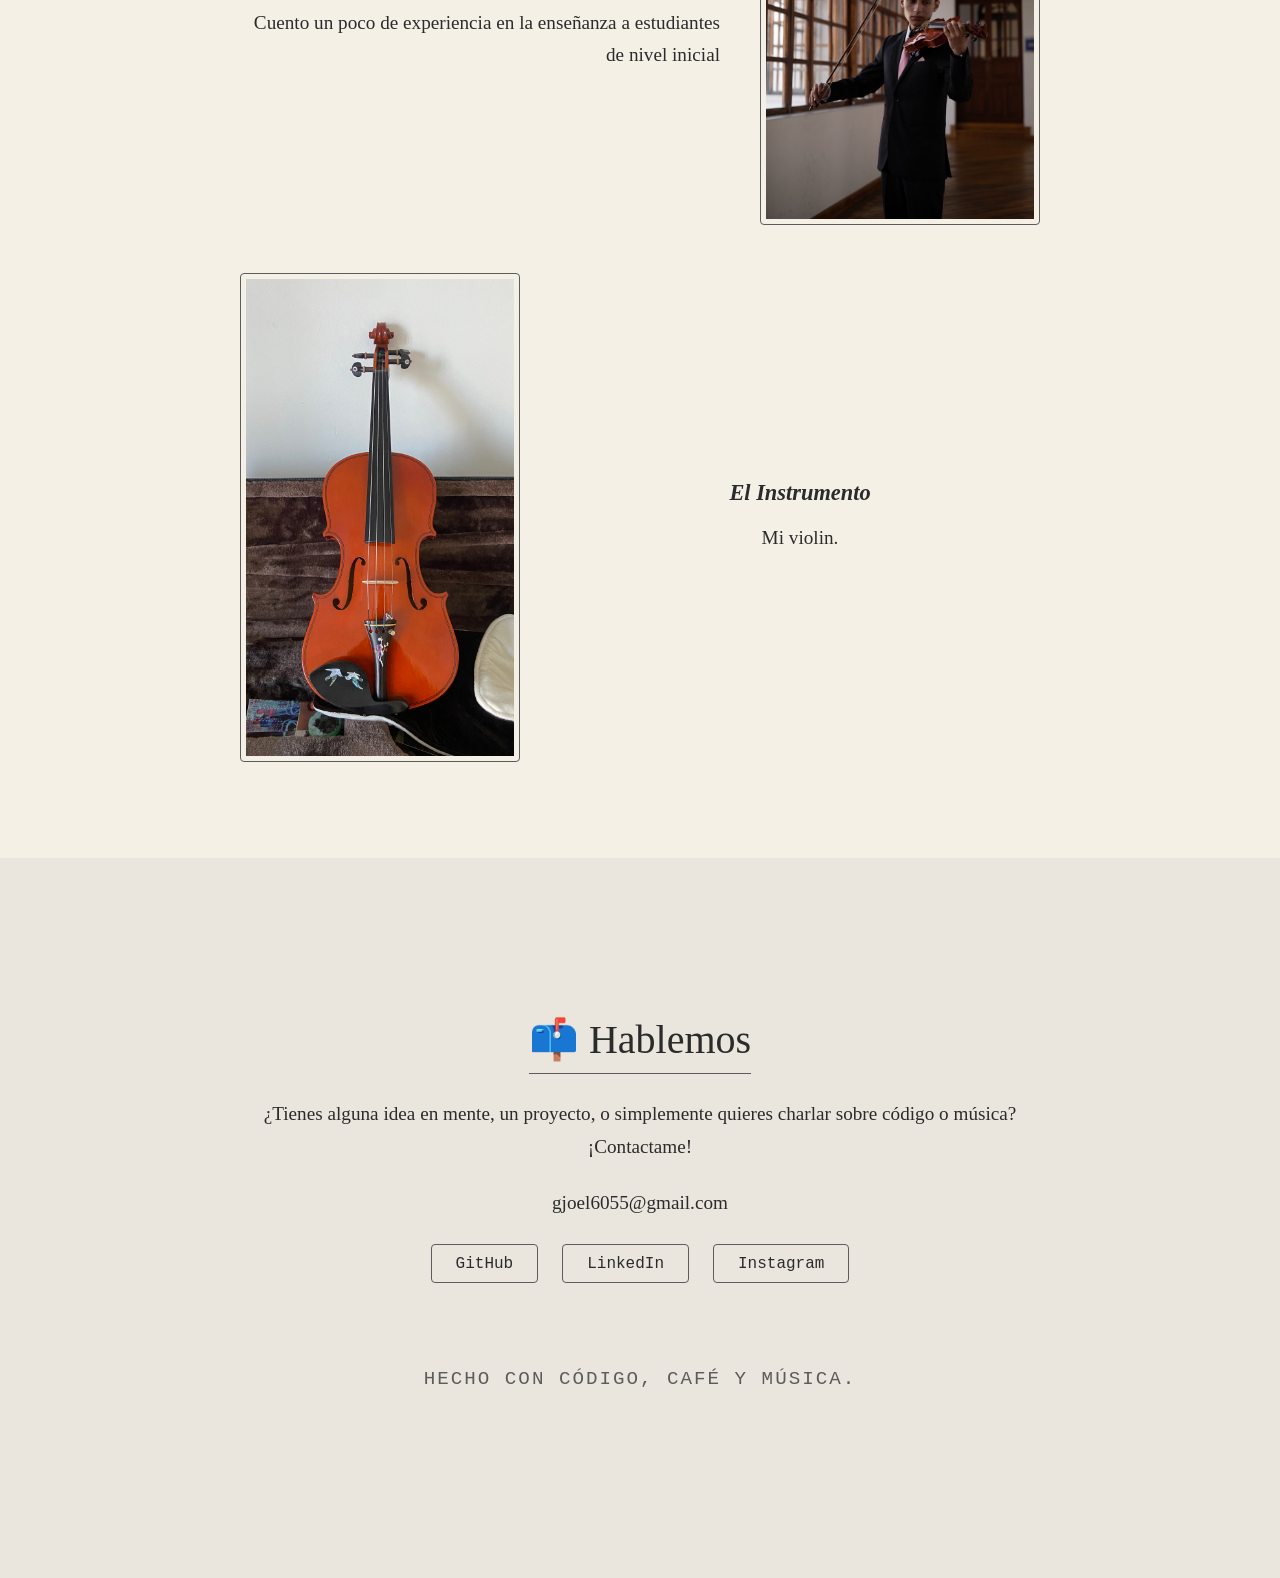
==== commit 71e56f61: "Agrego generador de cartas" ====
--- a/index.html
+++ b/index.html
@@ -36,6 +36,13 @@
                 <div class="project-item">
                     <h3>Algoritmos</h3>
                     <p>Resolución de problemas de la facultad y optimización de código.</p>
+                </div>
+                <div class="project-item">
+                    <h3>Interacción DOM (JS)</h3>
+                    <p>Aplicación web que utiliza eventos de ratón y cálculos de coordenadas en tiempo real para crear una interfaz dinámica y... escurridiza.</p>
+                    <br>
+                    <!-- Este enlace conecta tu portafolio con la página de la carta -->
+                    <a href="generador.html" target="_blank" class="social-btn" style="display: inline-block; font-size: 0.9rem;">Ver Proyecto</a>
                 </div>
             </div>
         </div>
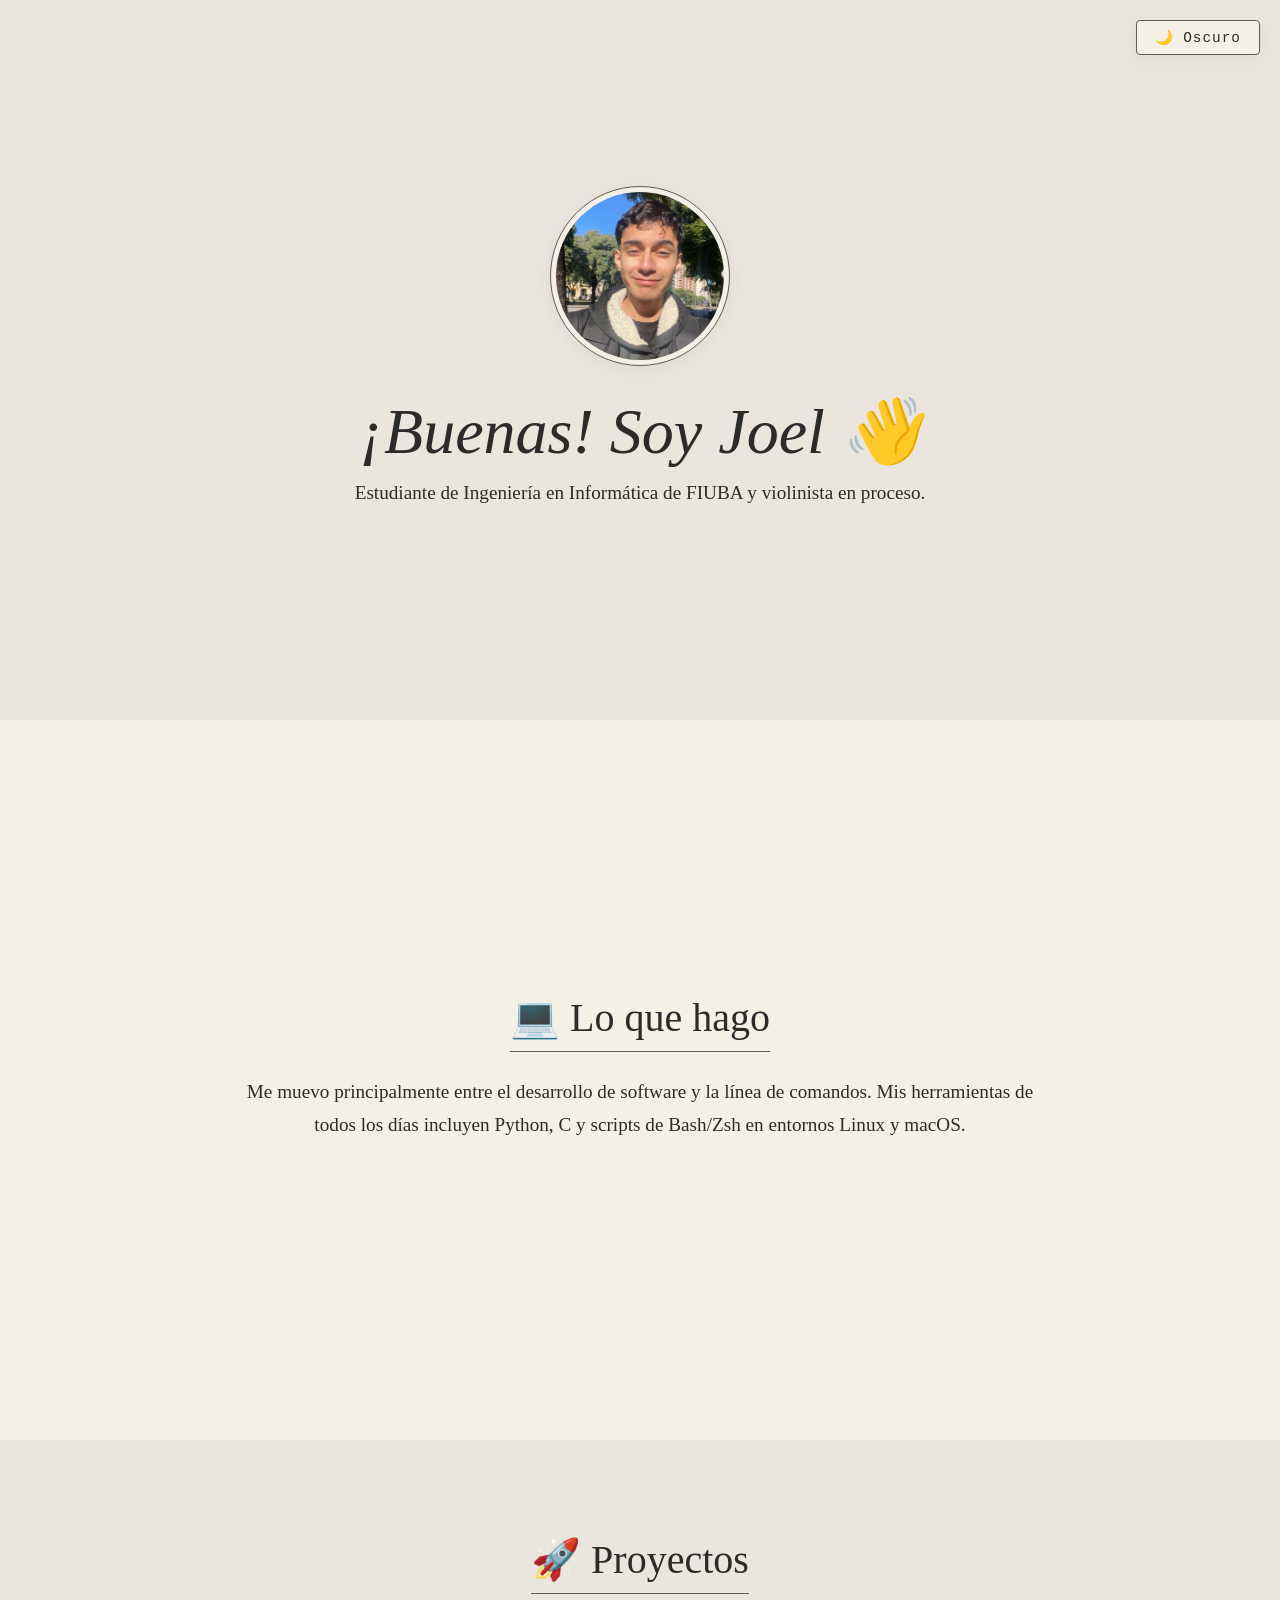
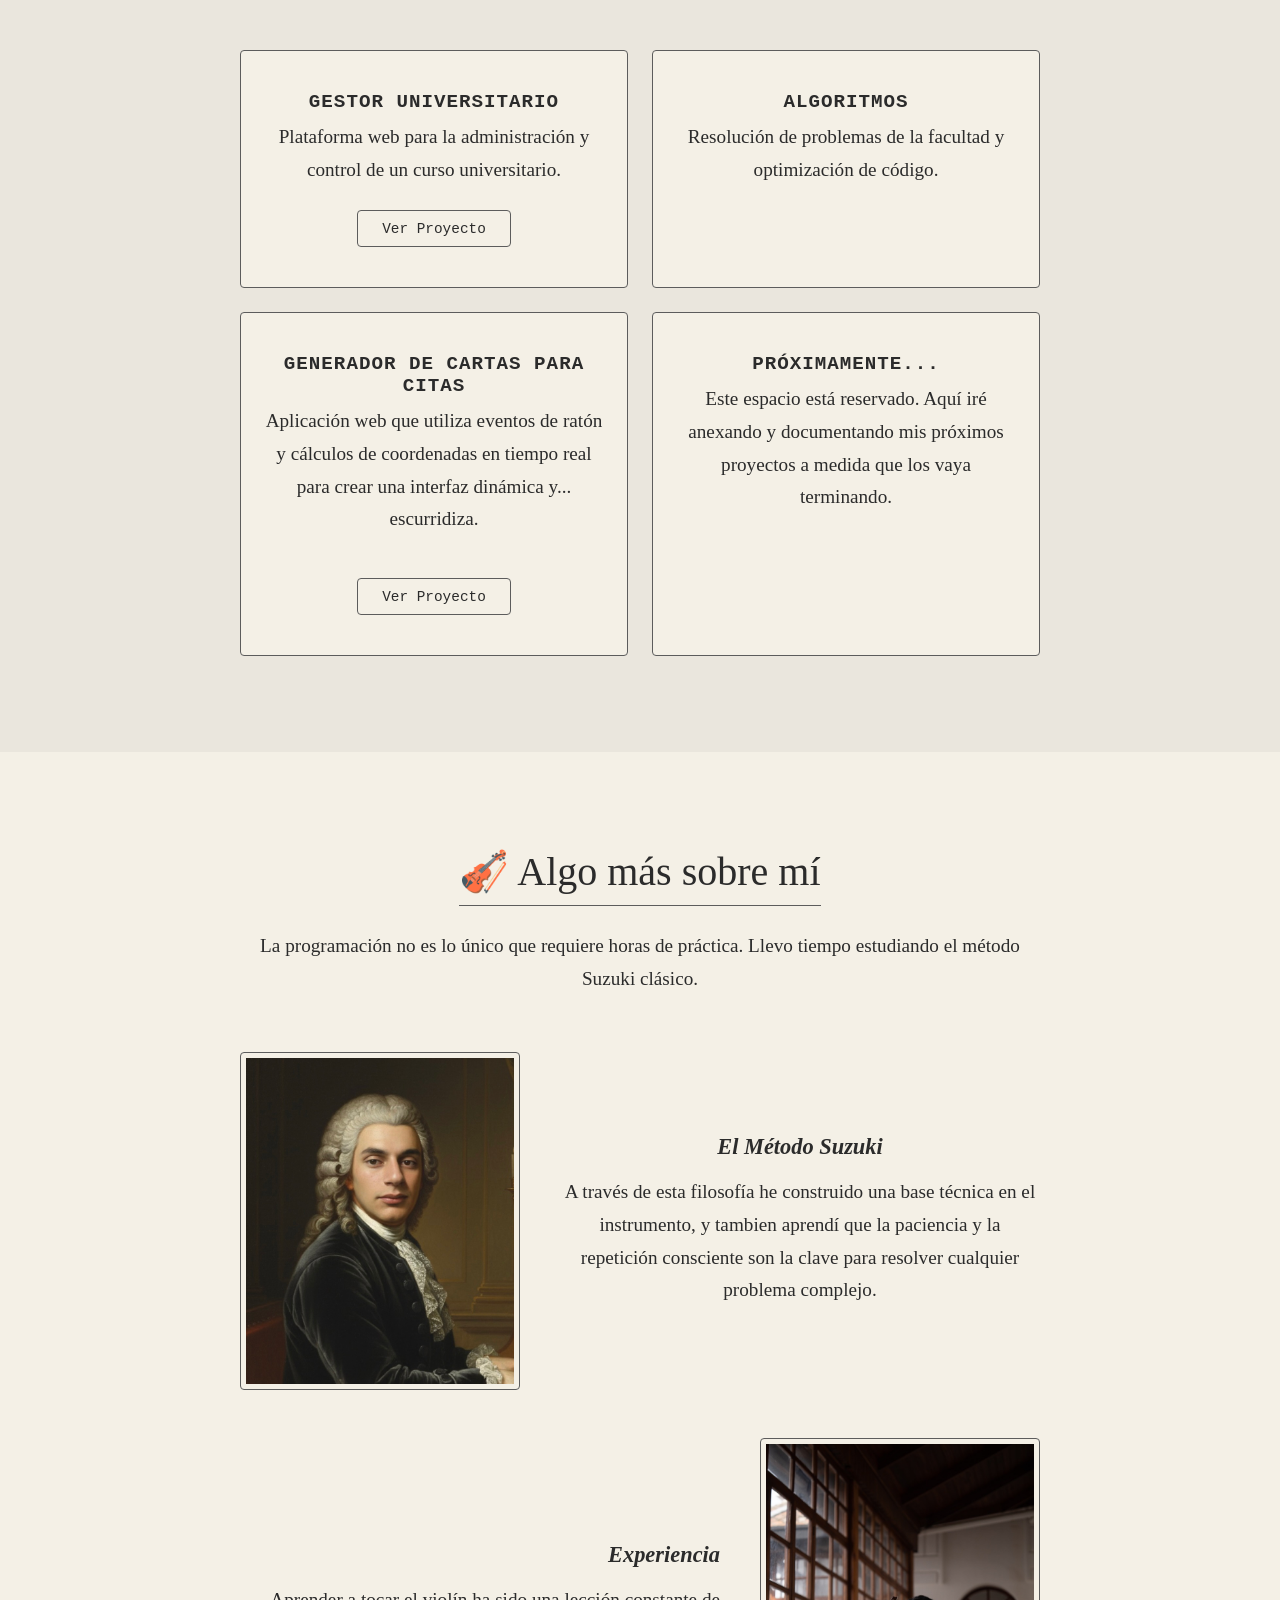
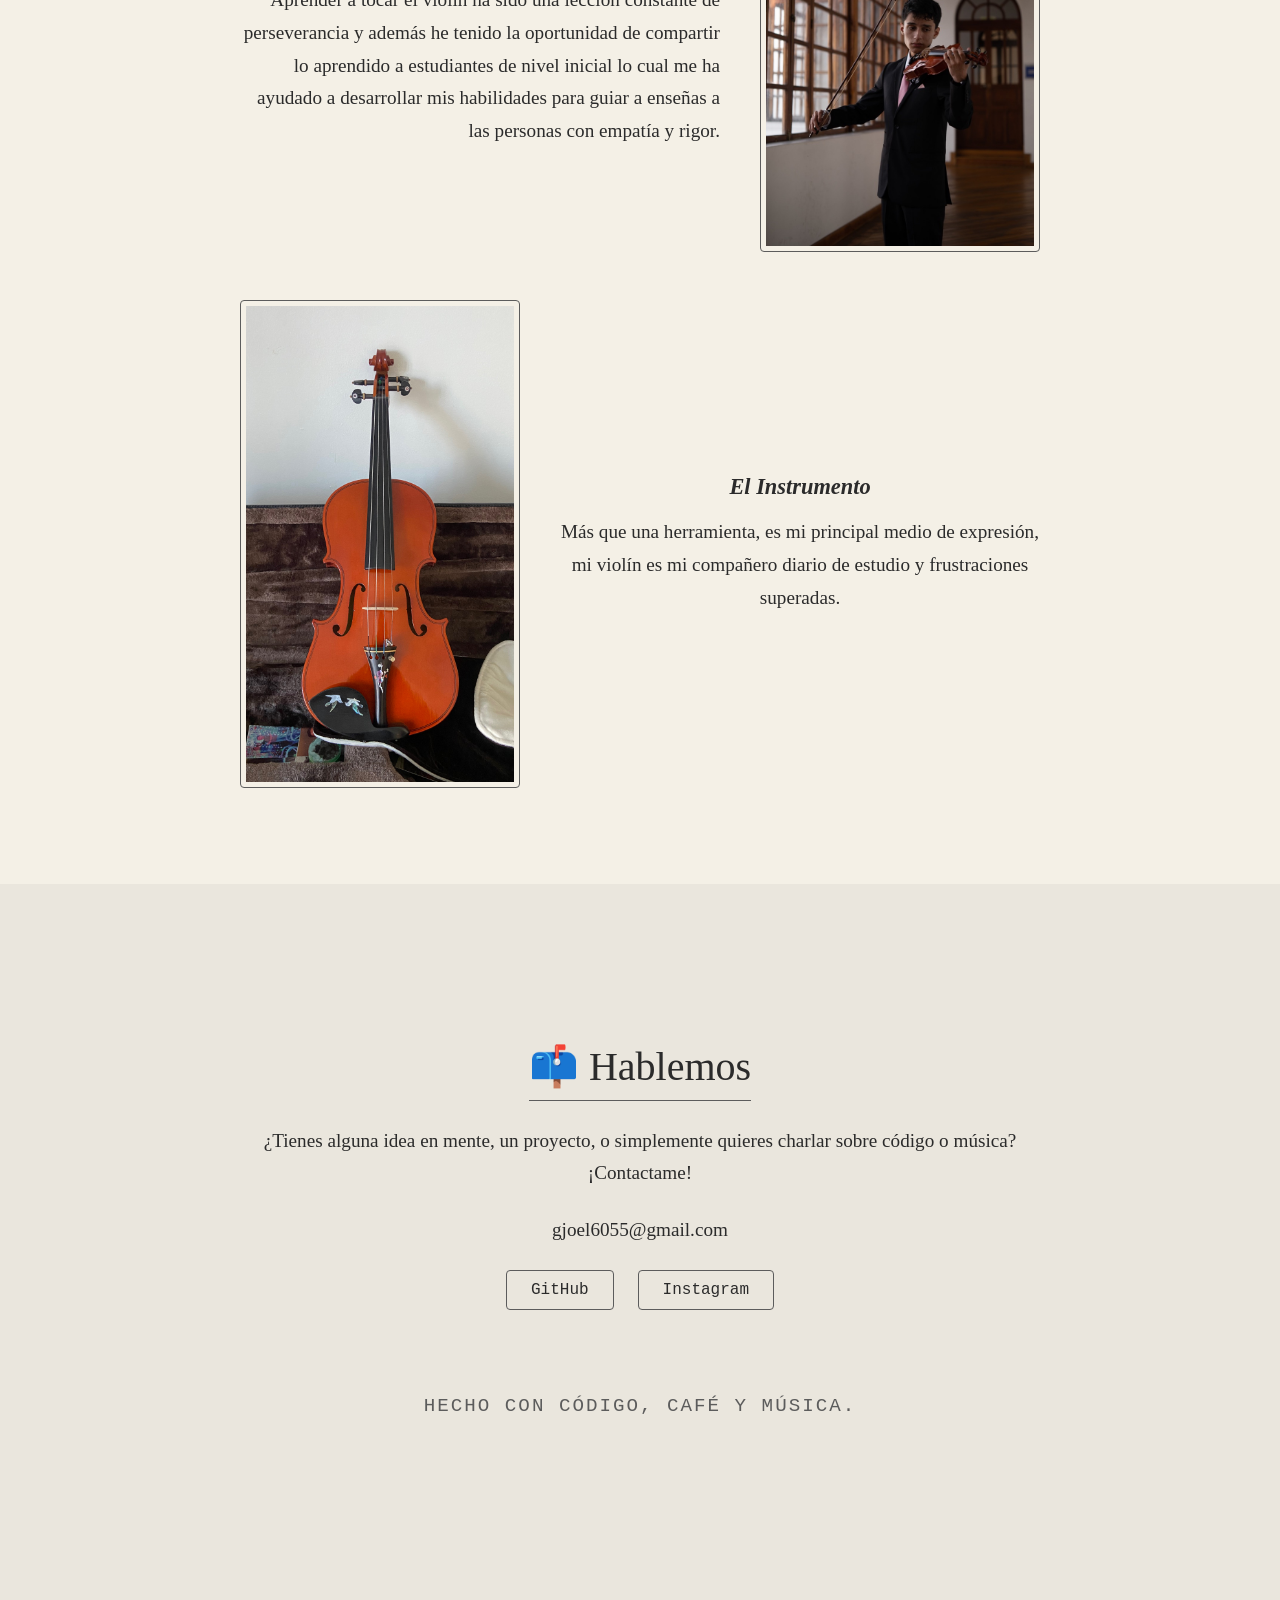
==== commit d49096b4: "Corrijo contenido de la pagina y agrego link del repositorio del gestor universitario." ====
--- a/index.html
+++ b/index.html
@@ -14,7 +14,7 @@
         <div class="content-wrapper">
             <img src="assets/img/mi-foto.jpeg" alt="Foto de Joel" class="avatar">
             <h1>¡Buenas! Soy Joel 👋</h1>
-            <p>Estudiante de Ingeniería en Informática de FIUBA Y violinista en proceso.</p>
+            <p>Estudiante de Ingeniería en Informática de FIUBA y violinista en proceso.</p>
         </div>
     </section>
 
@@ -32,17 +32,21 @@
                 <div class="project-item">
                     <h3>Gestor universitario</h3>
                     <p>Plataforma web para la administración y control de un curso universitario.</p>
+                    <a href=https://github.com/gjoel6055-wq/gestor-universitario-armjsss target="_blank" class="social-btn" style="display: inline-block; font-size: 0.9rem;">Ver Proyecto</a>
                 </div>
                 <div class="project-item">
                     <h3>Algoritmos</h3>
                     <p>Resolución de problemas de la facultad y optimización de código.</p>
                 </div>
                 <div class="project-item">
-                    <h3>Interacción DOM (JS)</h3>
+                    <h3>Generador de cartas para citas</h3>
                     <p>Aplicación web que utiliza eventos de ratón y cálculos de coordenadas en tiempo real para crear una interfaz dinámica y... escurridiza.</p>
                     <br>
-                    <!-- Este enlace conecta tu portafolio con la página de la carta -->
-                    <a href="generador.html" target="_blank" class="social-btn" style="display: inline-block; font-size: 0.9rem;">Ver Proyecto</a>
+                    <a href=https://gjoel6055-wq.github.io/generador-cartas/ target="_blank" class="social-btn" style="display: inline-block; font-size: 0.9rem;">Ver Proyecto</a>
+                </div>
+                <div class="project-item">
+                    <h3>Próximamente...</h3>
+                    <p>Este espacio está reservado. Aquí iré anexando y documentando mis próximos proyectos a medida que los vaya terminando.</p>
                 </div>
             </div>
         </div>
@@ -51,7 +55,7 @@
     <section class="full-section">
         <div class="content-wrapper">
             <h2>🎻 Algo más sobre mí</h2>
-            <p>La programación no es lo único que requiere horas de práctica. Llevo tiempo estudiando el método Suzuki clásico y actualmente me encuentro perfeccionando el 1er violín del 1er mov del concierto para dos violines de Bach.</p>
+            <p>La programación no es lo único que requiere horas de práctica. Llevo tiempo estudiando el método Suzuki clásico.</p>
 
             <div class="music-gallery">
 
@@ -59,15 +63,15 @@
                     <img src="assets/img/joel-barroco.jpeg" alt="Práctica de violín" class="music-photo">
                     <div class="music-info">
                         <h3>El Método Suzuki</h3>
-                        <p>aqui tengo que poner algo </p>
+                        <p>A través de esta filosofía he construido una base técnica en el instrumento, y tambien aprendí que la paciencia y la repetición consciente son la clave para resolver cualquier problema complejo. </p>
                     </div>
                 </article>
 
                 <article class="music-card">
                     <img src="assets/img/joel-tocando.jpeg" alt="Partitura de Bach" class="music-photo">
                     <div class="music-info">
-                        <h3>Docencia</h3>
-                        <p>Cuento un poco de experiencia en la enseñanza a estudiantes de nivel inicial</p>
+                        <h3>Experiencia</h3>
+                        <p>Aprender a tocar el violín ha sido una lección constante de perseverancia y además he tenido la oportunidad de compartir lo aprendido a estudiantes de nivel inicial lo cual me ha ayudado a desarrollar mis habilidades para guiar a enseñas a las personas con empatía y rigor.</p>
                     </div>
                 </article>
 
@@ -75,7 +79,7 @@
                     <img src="assets/img/violin-joel.jpeg" alt="Detalle del instrumento" class="music-photo">
                     <div class="music-info">
                         <h3>El Instrumento</h3>
-                        <p>Mi violin.</p>
+                        <p>Más que una herramienta, es mi principal medio de expresión, mi violín es mi compañero diario de estudio y frustraciones superadas.</p>
                     </div>
                 </article>
 
@@ -90,7 +94,6 @@
             <p> gjoel6055@gmail.com </p>
             <div class="social-links">
                 <a href="https://github.com/gjoel6055-wq" target="_blank" class="social-btn">GitHub</a>
-                <a href="https://linkedin.com/in/tu-perfil" target="_blank" class="social-btn">LinkedIn</a>
                 <a href="https://www.instagram.com/rodgal_215/" target="_blank" class="social-btn">Instagram</a>
             </div>
         </div>
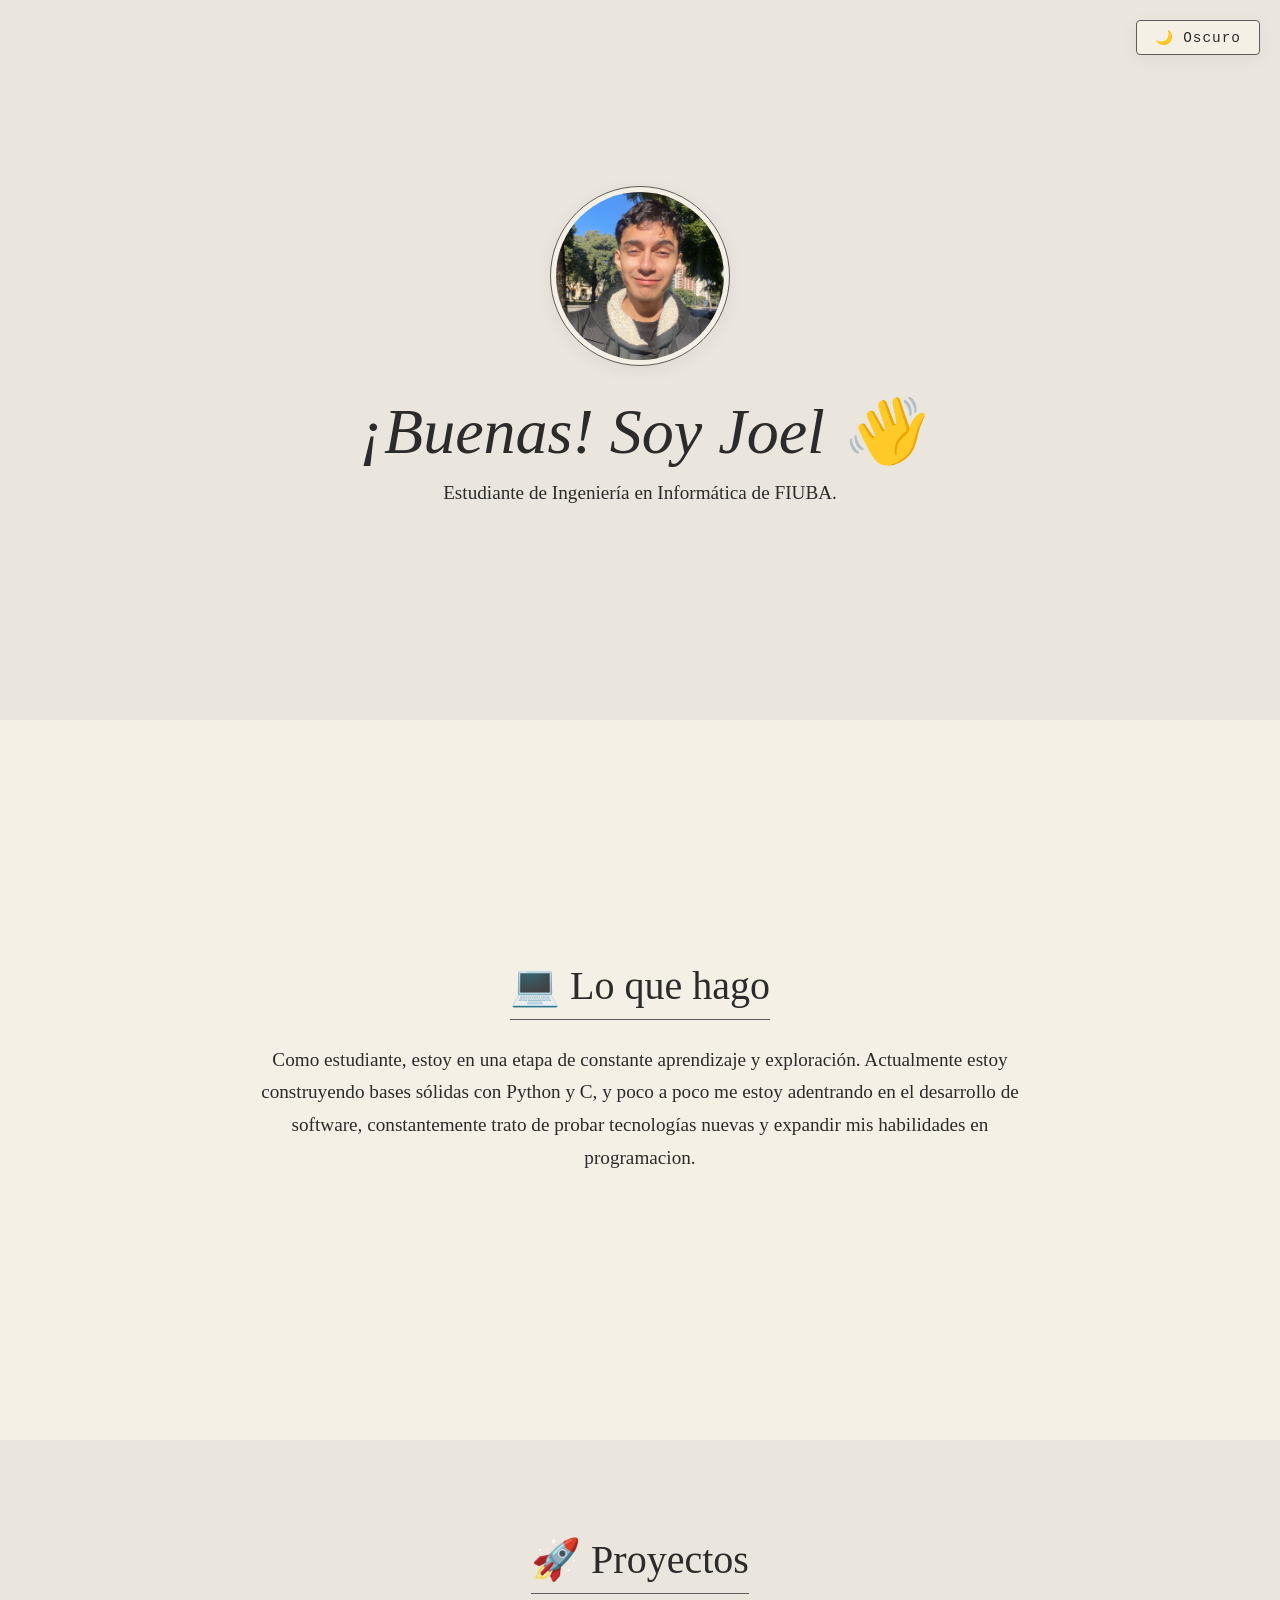
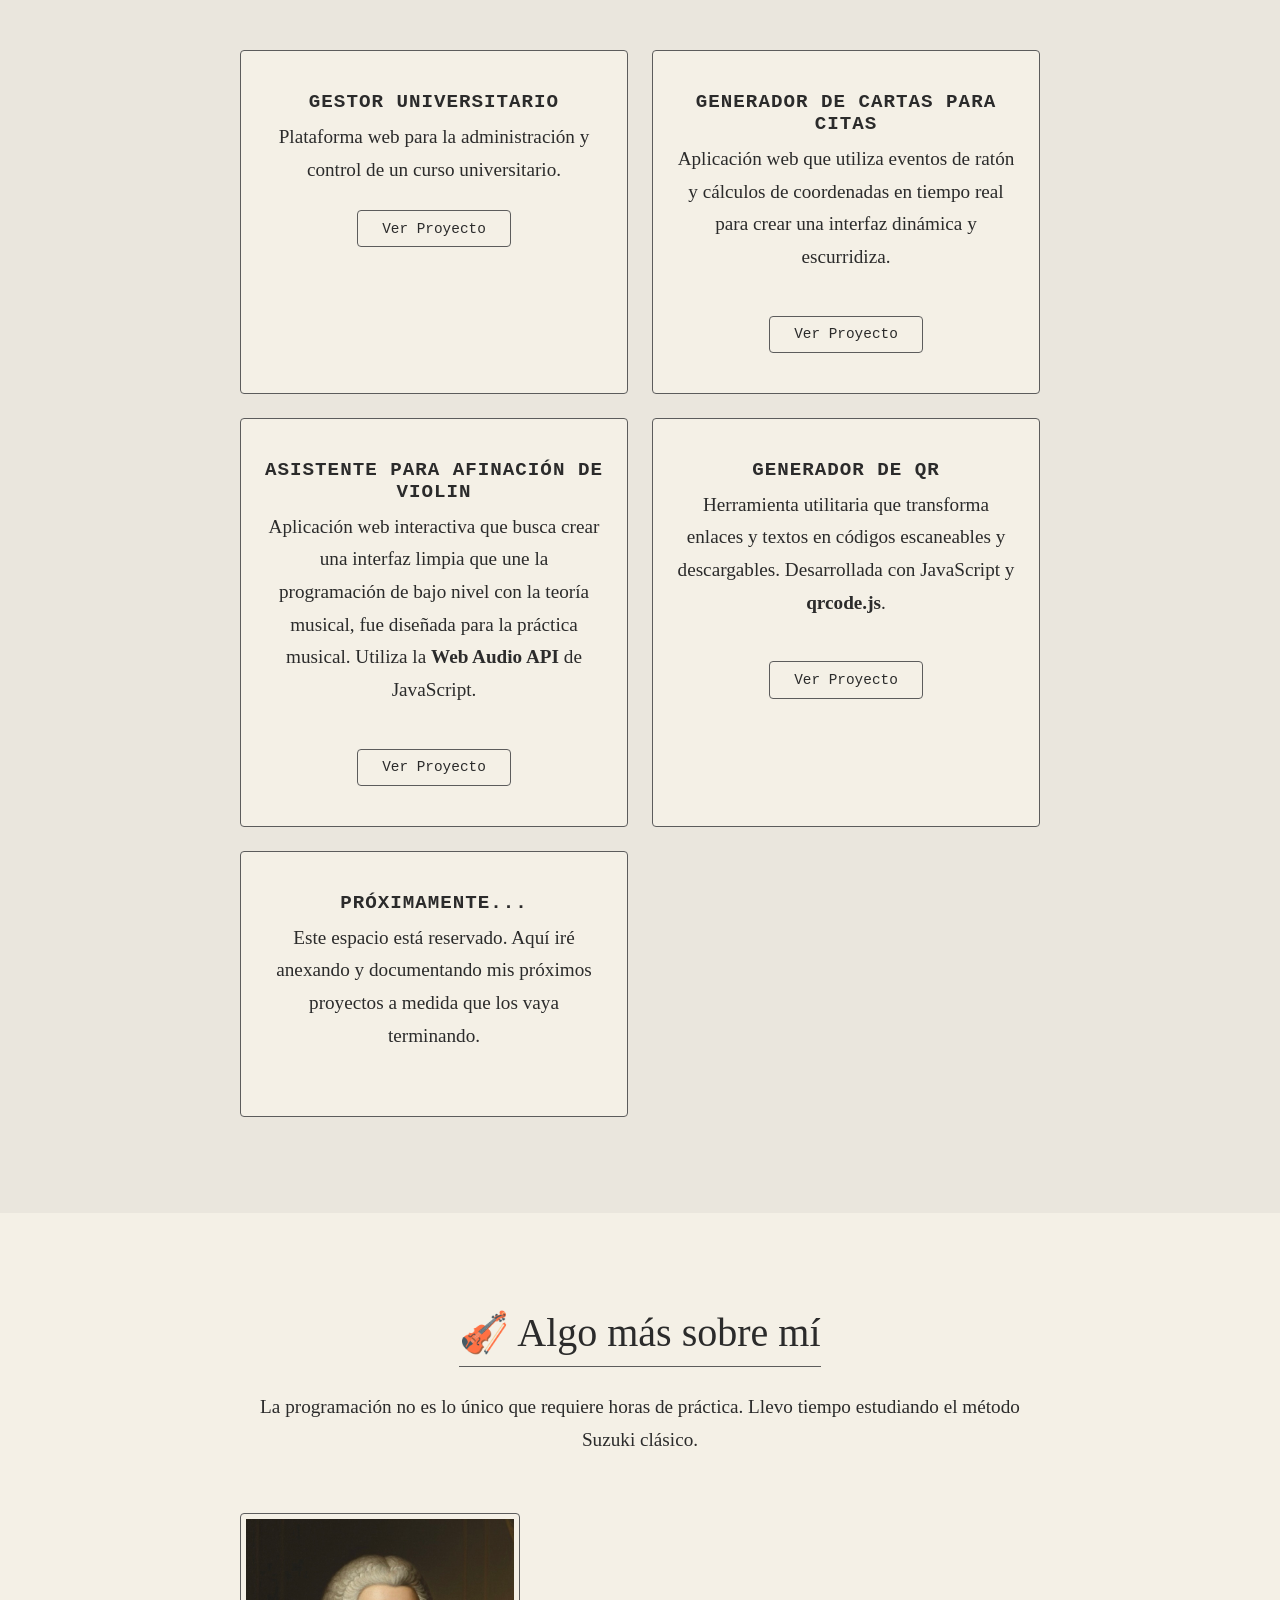
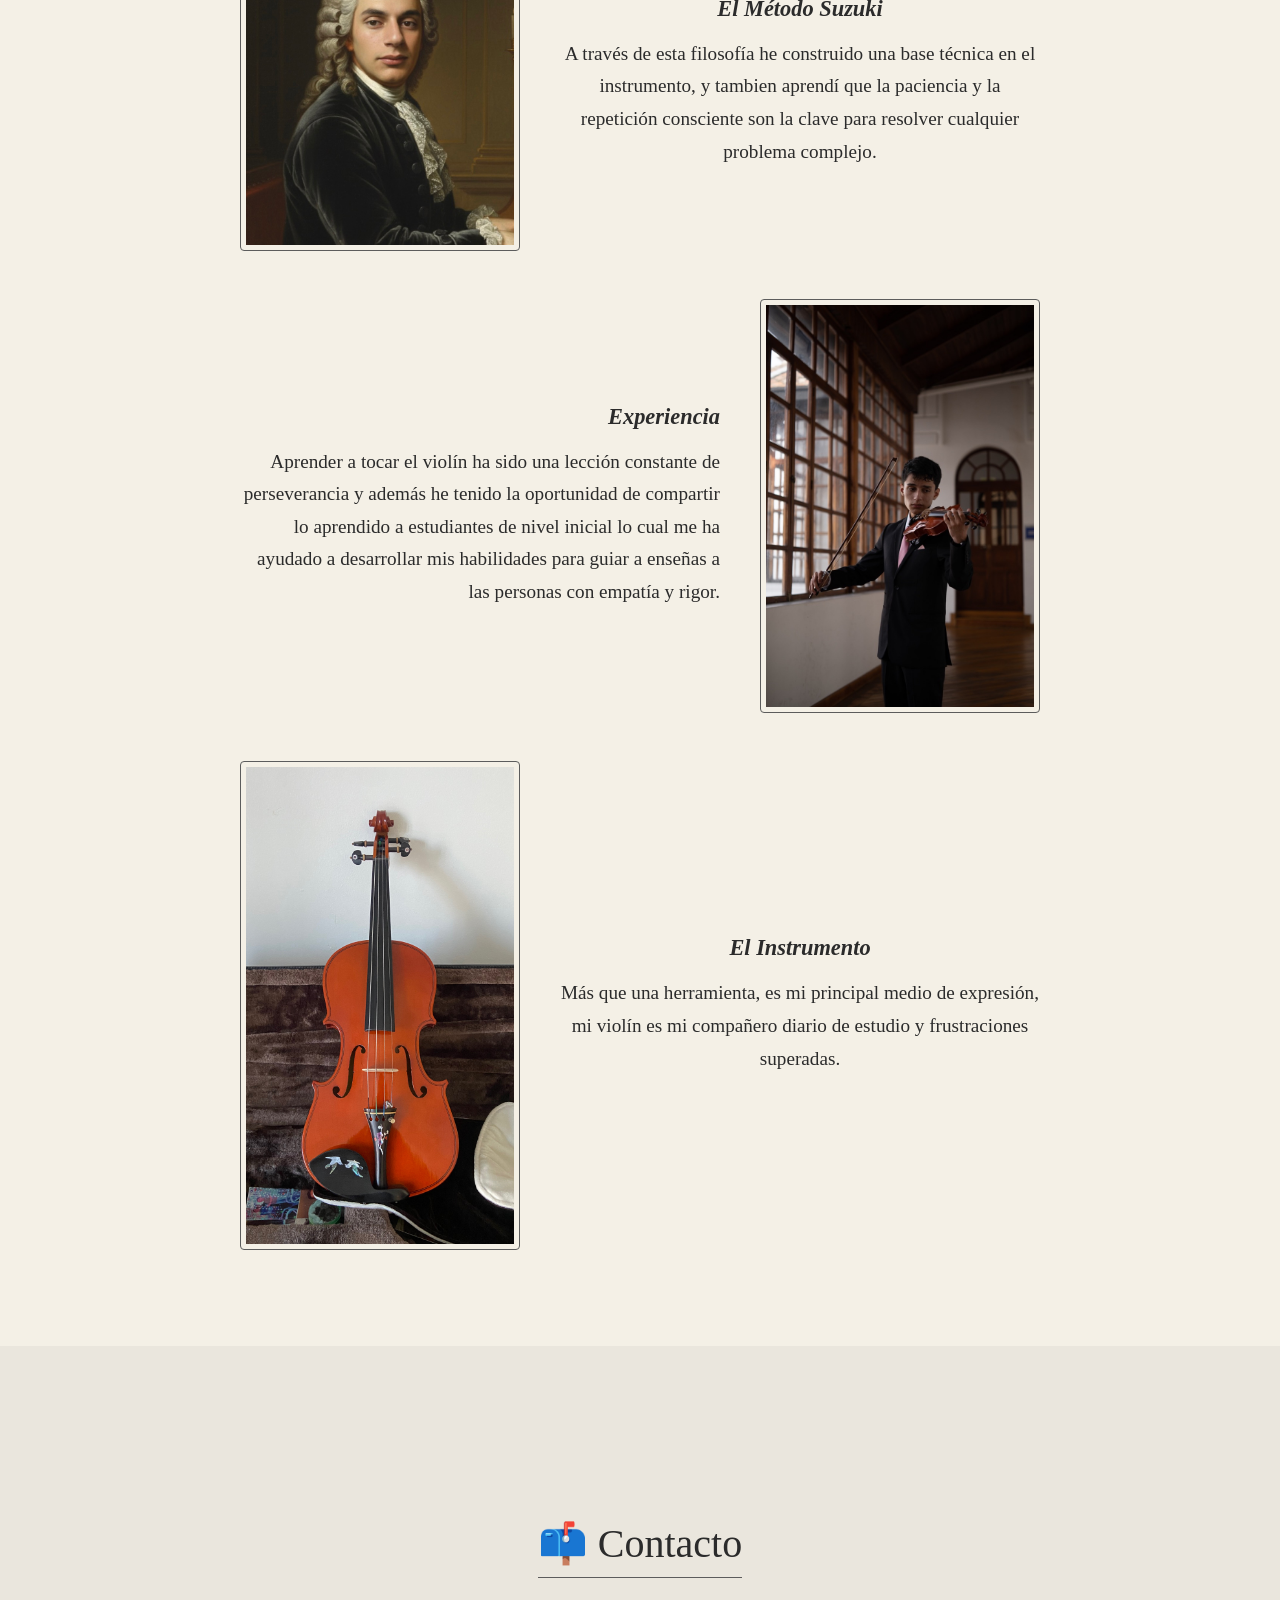
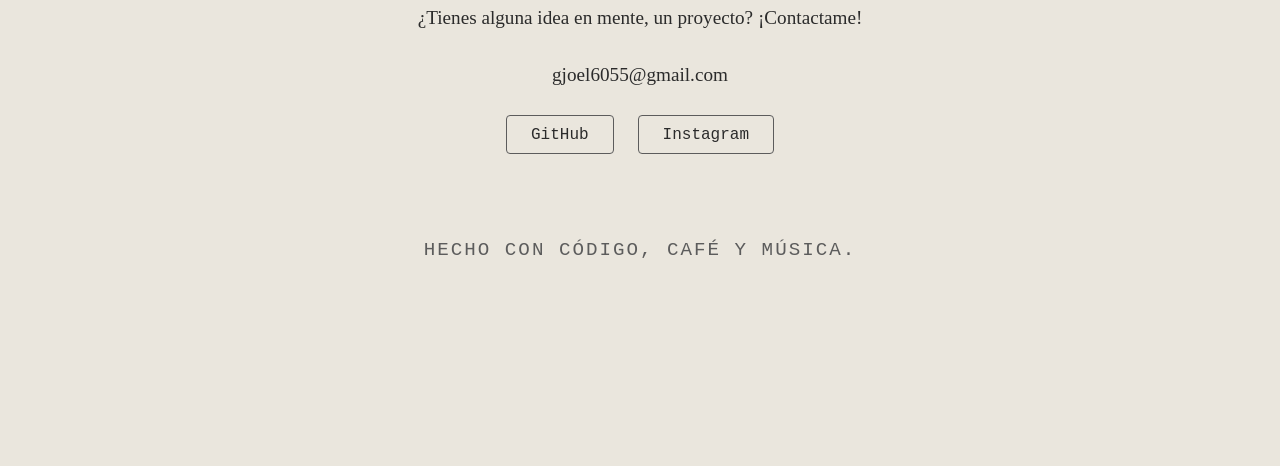
==== commit b22bf1e2: "Modifico la descripcion de mi pagina y agrego los nuevos proyectos desarrollados." ====
--- a/index.html
+++ b/index.html
@@ -14,14 +14,14 @@
         <div class="content-wrapper">
             <img src="assets/img/mi-foto.jpeg" alt="Foto de Joel" class="avatar">
             <h1>¡Buenas! Soy Joel 👋</h1>
-            <p>Estudiante de Ingeniería en Informática de FIUBA y violinista en proceso.</p>
+            <p>Estudiante de Ingeniería en Informática de FIUBA.</p>
         </div>
     </section>
 
     <section class="full-section">
         <div class="content-wrapper">
             <h2>💻 Lo que hago</h2>
-            <p>Me muevo principalmente entre el desarrollo de software y la línea de comandos. Mis herramientas de todos los días incluyen Python, C y scripts de Bash/Zsh en entornos Linux y macOS.</p>
+           <p>Como estudiante, estoy en una etapa de constante aprendizaje y exploración. Actualmente estoy construyendo bases sólidas con Python y C, y poco a poco me estoy adentrando en el desarrollo de software, constantemente trato de probar tecnologías nuevas y expandir mis habilidades en programacion.</p>
         </div>
     </section>
 
@@ -35,14 +35,22 @@
                     <a href=https://github.com/gjoel6055-wq/gestor-universitario-armjsss target="_blank" class="social-btn" style="display: inline-block; font-size: 0.9rem;">Ver Proyecto</a>
                 </div>
                 <div class="project-item">
-                    <h3>Algoritmos</h3>
-                    <p>Resolución de problemas de la facultad y optimización de código.</p>
+                    <h3>Generador de cartas para citas</h3>
+                    <p>Aplicación web que utiliza eventos de ratón y cálculos de coordenadas en tiempo real para crear una interfaz dinámica y escurridiza.</p>
+                    <br>
+                    <a href=https://gjoel6055-wq.github.io/generador-cartas/ target="_blank" class="social-btn" style="display: inline-block; font-size: 0.9rem;">Ver Proyecto</a>
                 </div>
                 <div class="project-item">
-                    <h3>Generador de cartas para citas</h3>
-                    <p>Aplicación web que utiliza eventos de ratón y cálculos de coordenadas en tiempo real para crear una interfaz dinámica y... escurridiza.</p>
+                    <h3>Asistente para afinación de violin</h3>
+                    <p>Aplicación web interactiva que busca crear una interfaz limpia que une la programación de bajo nivel con la teoría musical, fue diseñada para la práctica musical. Utiliza la <b>Web Audio API</b> de JavaScript.  </p>
                     <br>
-                    <a href=https://gjoel6055-wq.github.io/generador-cartas/ target="_blank" class="social-btn" style="display: inline-block; font-size: 0.9rem;">Ver Proyecto</a>
+                    <a href=https://gjoel6055-wq.github.io/afinador-violin/ target="_blank" class="social-btn" style="display: inline-block; font-size: 0.9rem;">Ver Proyecto</a>
+                </div>
+                <div class="project-item">
+                    <h3>Generador de QR</h3>
+                    <p>Herramienta utilitaria que transforma enlaces y textos en códigos escaneables y descargables. Desarrollada con JavaScript y <b>qrcode.js</b>. </p>
+                    <br>
+                    <a href=https://gjoel6055-wq.github.io/generador-qr/ target="_blank" class="social-btn" style="display: inline-block; font-size: 0.9rem;">Ver Proyecto</a>
                 </div>
                 <div class="project-item">
                     <h3>Próximamente...</h3>
@@ -89,8 +97,8 @@
 
     <section class="full-section contact-section">
         <div class="content-wrapper">
-            <h2>📫 Hablemos</h2>
-            <p>¿Tienes alguna idea en mente, un proyecto, o simplemente quieres charlar sobre código o música? ¡Contactame!</p>
+            <h2>📫 Contacto</h2>
+            <p>¿Tienes alguna idea en mente, un proyecto? ¡Contactame!</p>
             <p> gjoel6055@gmail.com </p>
             <div class="social-links">
                 <a href="https://github.com/gjoel6055-wq" target="_blank" class="social-btn">GitHub</a>
